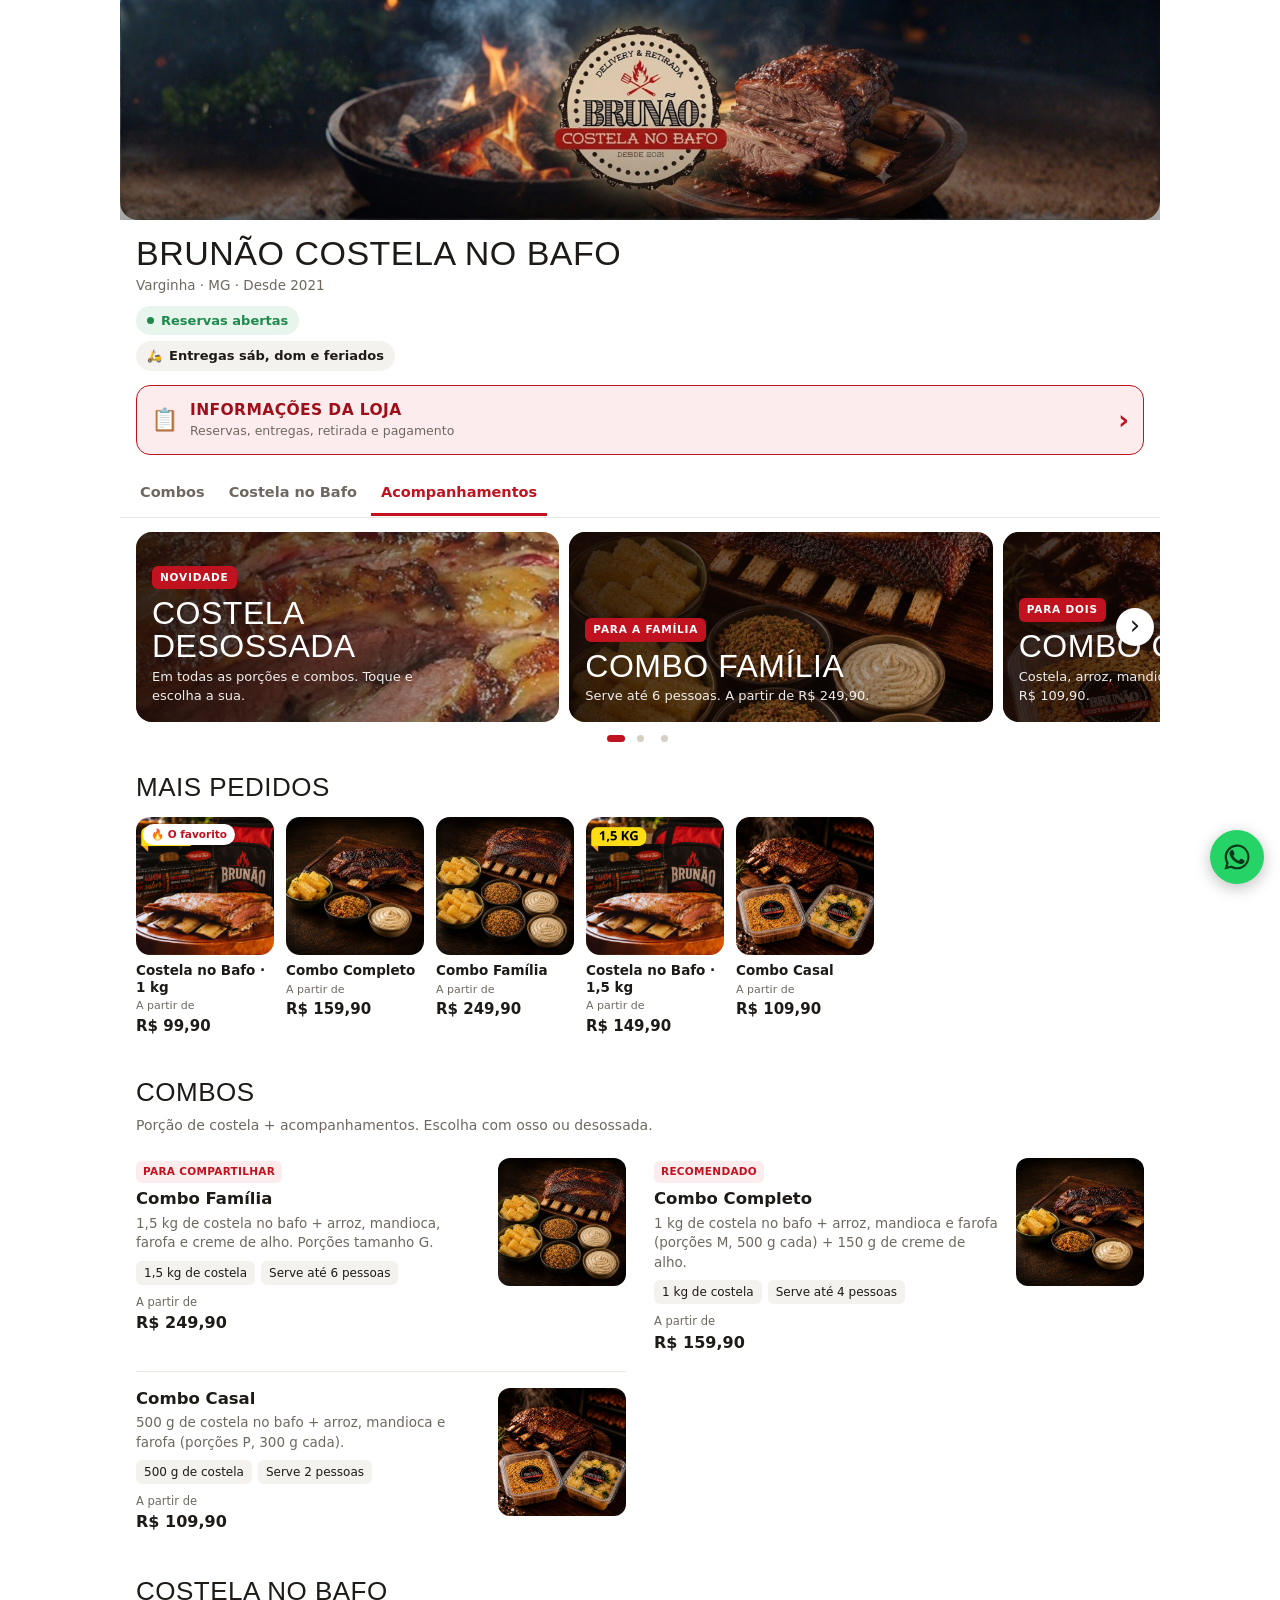
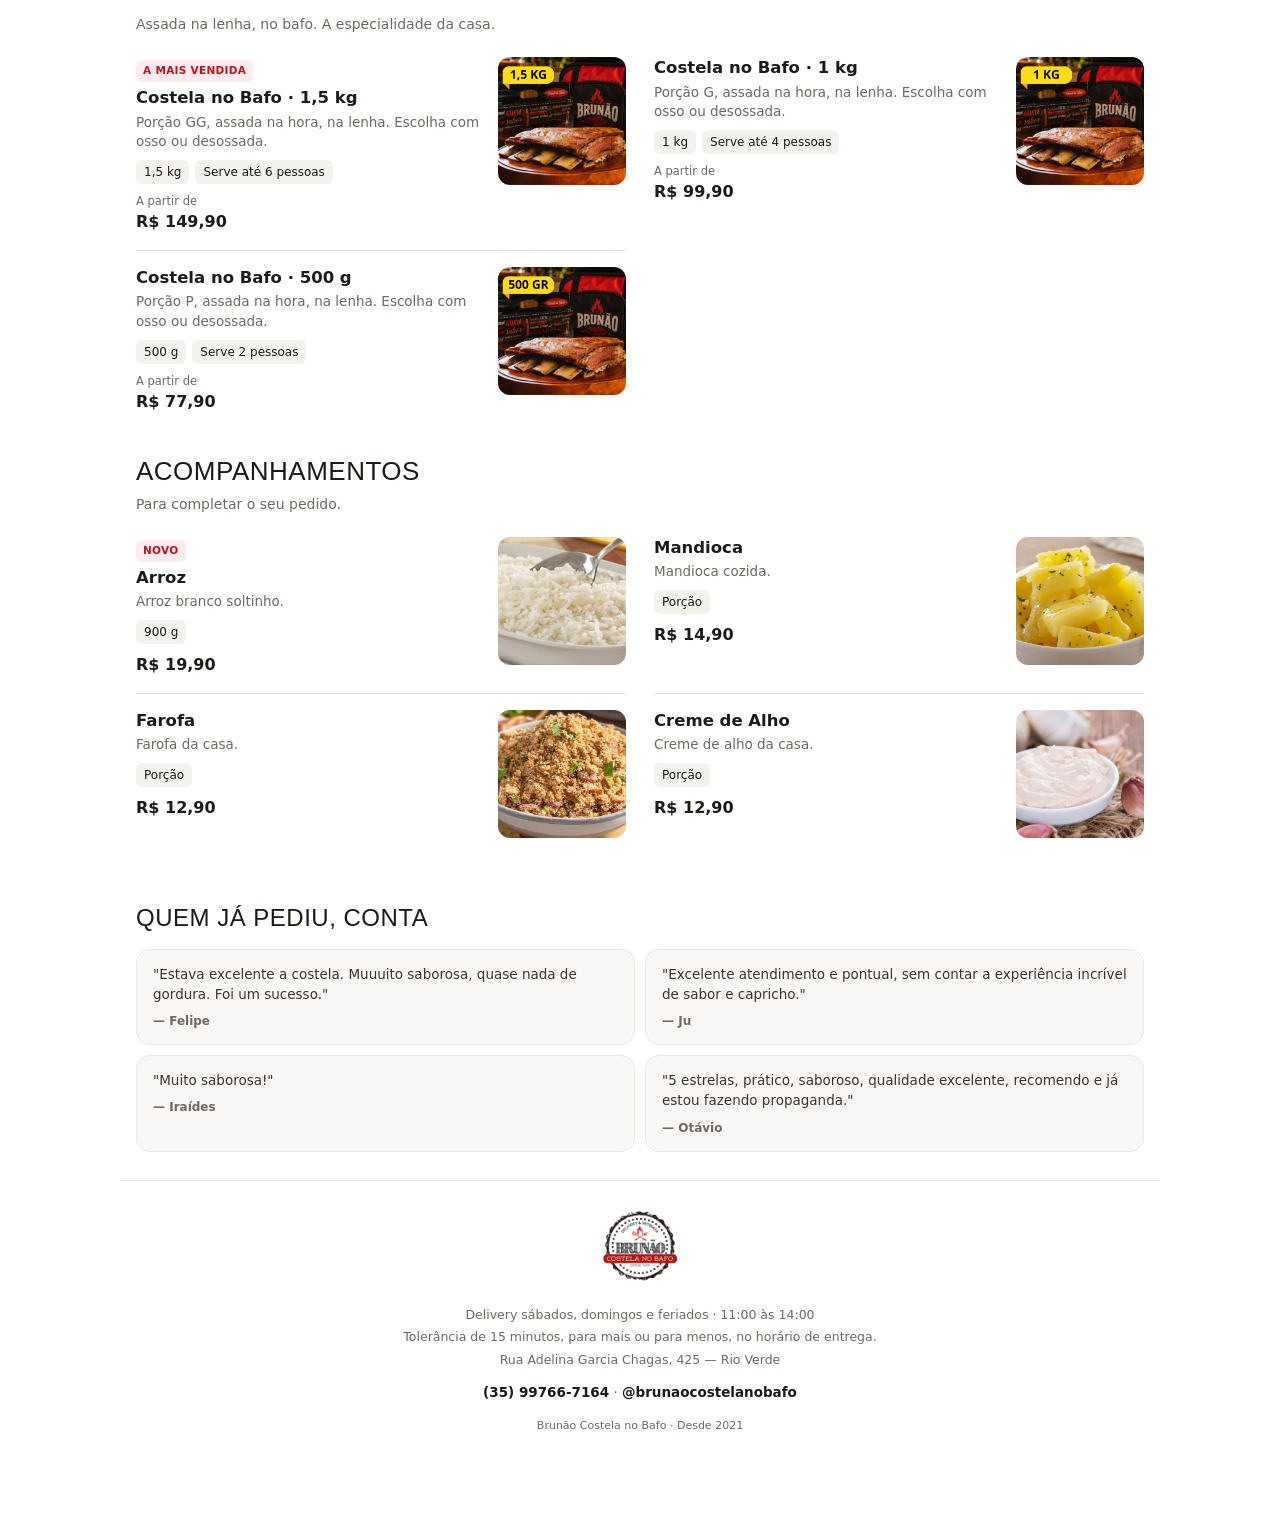
==== index.html @ 8dedb0d4 "feat: topo mais simples e "Informações da loja" em destaque com regras de reserva, entrega, retirada" ====
<!DOCTYPE html>
<html lang="pt-BR">
<head>
  <meta charset="UTF-8">
  <meta name="viewport" content="width=device-width, initial-scale=1.0">
  <meta name="description" content="Costela no bafo assada na lenha, com osso ou desossada. Delivery em Varginha aos sábados, domingos e feriados. Reservas a semana toda.">
  <meta name="theme-color" content="#ffffff">
  <title>Brunão Costela no Bafo — Cardápio</title>
  <link rel="icon" href="data:image/svg+xml,<svg xmlns='http://www.w3.org/2000/svg' viewBox='0 0 100 100'><text y='.9em' font-size='90'>🔥</text></svg>">
  <link rel="stylesheet" href="css/styles.css">

  <!-- Meta Pixel -->
  <script>
    !function(f,b,e,v,n,t,s)
    {if(f.fbq)return;n=f.fbq=function(){n.callMethod?
    n.callMethod.apply(n,arguments):n.queue.push(arguments)};
    if(!f._fbq)f._fbq=n;n.push=n;n.loaded=!0;n.version='2.0';
    n.queue=[];t=b.createElement(e);t.async=!0;
    t.src=v;s=b.getElementsByTagName(e)[0];
    s.parentNode.insertBefore(t,s)}(window, document,'script',
    'https://connect.facebook.net/en_US/fbevents.js');
    fbq('init', '4433696376853064');
    fbq('track', 'PageView');
  </script>
  <noscript><img height="1" width="1" style="display:none"
    src="https://www.facebook.com/tr?id=4433696376853064&ev=PageView&noscript=1"
  /></noscript>
  <!-- Fim Meta Pixel -->
</head>
<body>

  <div class="pagina">
    <header class="loja">
      <div class="loja__capa" role="img" aria-label="Costela no bafo ao lado do fogo de lenha, com a logo do Brunão"></div>
      <div class="loja__conteudo">
        <h1 class="loja__nome" id="loja-nome"></h1>
        <p class="loja__local" id="loja-local"></p>
        <div class="loja__tags">
          <p class="loja__status" id="status-loja"></p>
          <p class="loja__tag" id="tag-entregas"></p>
        </div>
        <button type="button" class="loja__info" id="abrir-info-loja">
          <span class="loja__info-icone" aria-hidden="true">📋</span>
          <span class="loja__info-texto">
            <strong>Informações da loja</strong>
            <small>Reservas, entregas, retirada e pagamento</small>
          </span>
          <span class="loja__info-ver" aria-hidden="true">›</span>
        </button>
      </div>
    </header>

    <nav class="categorias" id="nav-categorias" aria-label="Categorias do cardápio"></nav>

    <div class="avisos" id="avisos"></div>

    <div class="carrossel" id="carrossel">
      <div class="banners" id="banners" aria-label="Destaques"></div>
      <button type="button" class="carrossel__seta carrossel__seta--ant" id="banner-anterior" aria-label="Banner anterior">‹</button>
      <button type="button" class="carrossel__seta carrossel__seta--prox" id="banner-proximo" aria-label="Próximo banner">›</button>
    </div>
    <div class="banners__pontos" id="banners-pontos"></div>

    <section class="mais-pedidos" id="bloco-mais-pedidos" aria-label="Mais pedidos">
      <h2 class="categoria__titulo">Mais pedidos</h2>
      <div class="vitrine" id="vitrine"></div>
    </section>

    <main id="cardapio" class="cardapio">
      <p class="carregando">Preparando o cardápio…</p>
    </main>

  <section class="depoimentos" aria-label="Depoimentos de clientes">
    <h2 class="depoimentos__titulo">Quem já pediu, conta</h2>
    <div class="depoimentos__lista">
      <blockquote class="depoimento">
        <p class="depoimento__texto">"Estava excelente a costela. Muuuito saborosa, quase nada de gordura. Foi um sucesso."</p>
        <footer class="depoimento__autor">Felipe</footer>
      </blockquote>
      <blockquote class="depoimento">
        <p class="depoimento__texto">"Excelente atendimento e pontual, sem contar a experiência incrível de sabor e capricho."</p>
        <footer class="depoimento__autor">Ju</footer>
      </blockquote>
      <blockquote class="depoimento">
        <p class="depoimento__texto">"Muito saborosa!"</p>
        <footer class="depoimento__autor">Iraídes</footer>
      </blockquote>
      <blockquote class="depoimento">
        <p class="depoimento__texto">"5 estrelas, prático, saboroso, qualidade excelente, recomendo e já estou fazendo propaganda."</p>
        <footer class="depoimento__autor">Otávio</footer>
      </blockquote>
    </div>
  </section>

  <footer class="rodape">
    <img class="rodape__selo" src="assets/logo-oficial.png" alt="" width="84" height="84" loading="lazy">
    <p class="rodape__info" id="rodape-horarios"></p>
    <p class="rodape__info">Tolerância de 15 minutos, para mais ou para menos, no horário de entrega.</p>
    <p class="rodape__info" id="rodape-endereco" hidden></p>
    <p class="rodape__links">
      <a id="rodape-whatsapp" target="_blank" rel="noopener"></a>
      <span aria-hidden="true">·</span>
      <a id="rodape-instagram" target="_blank" rel="noopener"></a>
    </p>
    <p class="rodape__credito">Brunão Costela no Bafo · <span id="loja-desde"></span></p>
  </footer>
  </div>

  <!-- Folha que sobe de baixo: escolha do produto e informações da loja -->
  <div class="folha" id="folha" hidden>
    <div class="folha__caixa" id="folha-caixa" role="dialog" aria-modal="true" aria-label="Detalhes"></div>
  </div>

  <!-- Fala com a loja. Some quando o modal do pedido está aberto. -->
  <a class="zap-flutuante" id="zap-flutuante" target="_blank" rel="noopener"
     aria-label="Tirar uma dúvida no WhatsApp">
    <svg viewBox="0 0 24 24" aria-hidden="true" focusable="false">
      <path fill="currentColor" d="M17.47 14.38c-.3-.15-1.76-.87-2.03-.97-.27-.1-.47-.15-.67.15-.2.3-.77.97-.94 1.17-.17.2-.35.22-.65.07-.3-.15-1.26-.46-2.4-1.48-.89-.79-1.49-1.76-1.66-2.06-.17-.3-.02-.46.13-.61.14-.13.3-.35.45-.52.15-.17.2-.3.3-.5.1-.2.05-.37-.03-.52-.07-.15-.67-1.61-.92-2.21-.24-.58-.49-.5-.67-.51h-.57c-.2 0-.52.07-.79.37s-1.04 1.02-1.04 2.48 1.07 2.88 1.22 3.08c.15.2 2.1 3.2 5.08 4.49.71.3 1.26.49 1.69.63.71.22 1.36.19 1.87.12.57-.09 1.76-.72 2-1.41.25-.7.25-1.29.17-1.42-.07-.13-.27-.2-.57-.35z"/>
      <path fill="currentColor" d="M12.04 2C6.58 2 2.13 6.45 2.13 11.91c0 1.75.46 3.45 1.32 4.95L2 22l5.25-1.38c1.45.79 3.08 1.21 4.79 1.21h.01c5.46 0 9.91-4.45 9.91-9.91 0-2.65-1.03-5.14-2.9-7.01A9.82 9.82 0 0 0 12.04 2m0 1.67c2.2 0 4.27.86 5.82 2.42a8.19 8.19 0 0 1 2.42 5.82c0 4.54-3.7 8.24-8.25 8.24-1.45 0-2.87-.39-4.11-1.12l-.29-.18-3.06.8.82-3-.19-.31a8.2 8.2 0 0 1-1.26-4.39c0-4.54 3.7-8.24 8.25-8.24"/>
    </svg>
  </a>

  <!-- Barra flutuante do carrinho -->
  <button class="barra-carrinho" id="barra-carrinho" hidden>
    <span class="barra-carrinho__qtd" id="carrinho-qtd">0</span>
    <span class="barra-carrinho__label">Ver meu pedido</span>
    <span class="barra-carrinho__total" id="carrinho-total">R$ 0,00</span>
  </button>

  <!-- Modal do pedido -->
  <div class="modal" id="modal-pedido" hidden>
    <div class="modal__fundo" data-fechar-modal></div>
    <div class="modal__caixa" role="dialog" aria-modal="true" aria-labelledby="modal-titulo">
      <header class="modal__topo">
        <h2 id="modal-titulo">Seu pedido</h2>
        <button class="modal__fechar" data-fechar-modal aria-label="Fechar">&times;</button>
      </header>

      <div class="modal__corpo">
        <ul class="lista-pedido" id="lista-pedido"></ul>

        <form class="form-pedido" id="form-pedido" novalidate>
          <label class="campo">
            <span class="campo__label">Seu nome</span>
            <input type="text" name="nome" required autocomplete="name" placeholder="Como te chamamos?">
          </label>

          <label class="campo">
            <span class="campo__label">Seu WhatsApp</span>
            <input type="tel" name="telefone" required autocomplete="tel" inputmode="tel"
                   placeholder="(35) 9xxxx-xxxx">
          </label>

          <fieldset class="campo campo--opcoes">
            <legend class="campo__label">Como quer receber?</legend>
            <label class="opcao">
              <input type="radio" name="entrega" value="entrega" checked>
              <span>Entrega</span>
            </label>
            <label class="opcao">
              <input type="radio" name="entrega" value="retirada">
              <span>Retirar no local</span>
            </label>
          </fieldset>

          <label class="campo">
            <span class="campo__label" id="label-data">Data da entrega</span>
            <select name="data" id="select-data"></select>
          </label>

          <div class="campo" id="campo-endereco">
            <label class="campo">
              <span class="campo__label">Rua</span>
              <input type="text" name="rua" autocomplete="address-line1" placeholder="Nome da rua">
            </label>
            <div class="campo-linha">
              <label class="campo">
                <span class="campo__label">Número</span>
                <input type="text" name="numero" inputmode="numeric" placeholder="Nº">
              </label>
              <label class="campo">
                <span class="campo__label">Bairro</span>
                <input type="text" name="bairro" autocomplete="address-level2" placeholder="Bairro">
              </label>
            </div>
            <label class="campo">
              <span class="campo__label">Ponto de referência (opcional)</span>
              <input type="text" name="referencia" placeholder="Ex.: perto do mercado, casa do portão azul">
            </label>
          </div>

          <div class="campo" id="campo-agendar" hidden>
            <label class="agendar">
              <input type="checkbox" name="agendar" id="check-agendar">
              <span class="agendar__texto">
                <strong>Quero agendar um horário</strong>
                <small id="agendar-descricao"></small>
              </span>
            </label>
            <label class="campo campo--hora" id="campo-hora" hidden>
              <span class="campo__label">Horário desejado</span>
              <select name="hora" id="select-hora"></select>
            </label>
          </div>

          <label class="campo" id="campo-pagamento">
            <span class="campo__label">Pagamento</span>
            <select name="pagamento" id="select-pagamento"></select>
          </label>

          <label class="campo" id="campo-troco" hidden>
            <span class="campo__label">Precisa de troco para quanto?</span>
            <input type="text" name="troco" inputmode="numeric" placeholder="Ex.: 100 (deixe vazio se não precisa)">
          </label>

          <label class="campo">
            <span class="campo__label">Observações <span class="campo__opcional">(opcional)</span></span>
            <textarea name="observacoes" rows="2" placeholder="Capricha na farofa, sem creme de alho…"></textarea>
          </label>
        </form>

        <dl class="resumo" id="resumo-valores"></dl>
        <p class="erro-form" id="erro-form" hidden></p>
      </div>

      <footer class="modal__rodape">
        <button type="submit" form="form-pedido" class="botao-enviar" id="botao-enviar">
          Enviar pedido pelo WhatsApp
        </button>
        <p class="modal__aviso" id="modal-aviso">Você confere a mensagem no WhatsApp antes de enviar.</p>
      </footer>
    </div>
  </div>

  <script src="js/menu-data.js"></script>
  <script src="js/app.js"></script>
</body>
</html>
---- css/styles.css ----
/* Brunão Costela no Bafo — cardápio digital
   Layout claro, no estilo de cardápio de marketplace: capa com a loja,
   banners em carrossel, vitrine de mais pedidos e produtos em lista com
   descrição e foto. O vermelho da faixa "COSTELA NO BAFO" segue como cor
   de ação; o selo preto e creme continua sendo o logo. */

:root {
  --fundo: #ffffff;
  --entorno: #f4f2ef;
  --cartao: #faf8f6;
  --tinta: #1d1a17;
  --suave: #6f6860;
  --linha: #ebe7e2;
  --marca: #c1121f;
  --marca-escura: #9e0f19;
  --marca-clara: #fdecee;
  --ok: #1f8a4c;
  --ok-clara: #e7f5ec;
  --verde-zap: #25d366;

  /* Nomes antigos, ainda usados pela página de pagamento confirmado
     (css/pago.css). Apontam para a paleta clara. */
  --preto: var(--fundo);
  --preto-carta: var(--cartao);
  --borda: var(--linha);
  --vermelho: var(--marca);
  --vermelho-claro: var(--marca);
  --creme: #3a332c;
  --creme-forte: var(--tinta);
  --creme-suave: var(--suave);

  --raio: 14px;
  --sombra: 0 8px 24px rgba(29, 26, 23, 0.16);
  --largura: 760px;

  /* Condensadas e pesadas, no espírito das artes impressas. */
  --display: 'Haettenschweiler', 'Arial Narrow Bold', 'Oswald', Impact, sans-serif;
  --texto: system-ui, -apple-system, 'Segoe UI', Roboto, sans-serif;

  color-scheme: light;
}

* { box-sizing: border-box; }

/* O navegador esconde [hidden] com `display: none`, mas qualquer regra de
   autor com `display` vence essa regra e faz o elemento reaparecer. */
[hidden] { display: none !important; }

body {
  margin: 0;
  padding-bottom: 96px;
  background: var(--fundo);
  color: var(--tinta);
  font-family: var(--texto);
  line-height: 1.5;
  -webkit-font-smoothing: antialiased;
}

button, input, select, textarea { font: inherit; color: inherit; }

.pagina { max-width: var(--largura); margin: 0 auto; }

/* ---------- Capa da loja ---------- */

.loja__capa {
  height: 160px;
  background: #2a1810 url('../assets/capa-topo.jpg') center / cover no-repeat;
  position: relative;
}

.loja__capa::after {
  content: '';
  position: absolute;
  inset: 0;
  background: linear-gradient(180deg, rgba(0, 0, 0, 0) 45%, rgba(0, 0, 0, 0.35));
}

.loja__conteudo { padding: 16px 16px 14px; }

.loja__nome {
  margin: 0;
  font-family: var(--display);
  font-size: 28px;
  font-weight: 400;
  letter-spacing: 0.5px;
  text-transform: uppercase;
  line-height: 1.05;
}

.loja__local { margin: 3px 0 0; font-size: 13.5px; color: var(--suave); }

/* Duas tags, uma embaixo da outra: a verde diz que dá para pedir agora,
   a neutra diz quando a rota sai. */
.loja__tags { display: flex; flex-direction: column; align-items: flex-start; gap: 6px; margin-top: 11px; }

.loja__status,
.loja__tag {
  display: inline-flex;
  align-items: center;
  gap: 7px;
  margin: 0;
  padding: 5px 11px;
  border-radius: 999px;
  font-size: 13px;
  font-weight: 700;
}

.loja__status { color: var(--ok); background: var(--ok-clara); }
.loja__status::before { content: ''; width: 7px; height: 7px; border-radius: 50%; background: currentColor; }
.loja__tag { color: var(--tinta); background: var(--entorno); }
.loja__tag::before { content: '🛵'; font-size: 12px; }

/* "Informações da loja" em destaque: é onde estão as regras de reserva,
   retirada e pagamento que evitam dúvida no WhatsApp. */
.loja__info {
  display: flex;
  align-items: center;
  gap: 12px;
  width: 100%;
  margin-top: 14px;
  padding: 13px 14px;
  border: 1.5px solid var(--marca);
  border-radius: 14px;
  background: var(--marca-clara);
  text-align: left;
  cursor: pointer;
  transition: background 0.15s;
}

.loja__info:hover { background: #fbdde0; }
.loja__info-icone { font-size: 22px; line-height: 1; flex-shrink: 0; }
.loja__info-texto { flex: 1; min-width: 0; }
.loja__info-texto strong { display: block; font-size: 15.5px; color: var(--marca-escura); text-transform: uppercase; letter-spacing: 0.4px; }
.loja__info-texto small { display: block; font-size: 12.5px; color: var(--suave); }
.loja__info-ver { color: var(--marca); font-size: 26px; font-weight: 700; line-height: 1; }

/* ---------- Navegação de categorias ---------- */

.categorias {
  position: sticky;
  top: 0;
  z-index: 20;
  display: flex;
  gap: 4px;
  overflow-x: auto;
  padding: 0 10px;
  background: var(--fundo);
  border-bottom: 1px solid var(--linha);
  scrollbar-width: none;
}

.categorias::-webkit-scrollbar { display: none; }

.categorias__link {
  flex-shrink: 0;
  padding: 13px 10px 10px;
  border-bottom: 3px solid transparent;
  color: var(--suave);
  font-size: 14.5px;
  font-weight: 700;
  text-decoration: none;
}

.categorias__link:hover { color: var(--tinta); }
.categorias__link--ativa { color: var(--marca); border-color: var(--marca); }

/* ---------- Avisos (cardápio fechado à mão) ---------- */

.avisos { display: grid; gap: 8px; padding: 12px 16px 0; }
.avisos:empty { display: none; }

.aviso {
  display: flex;
  gap: 10px;
  padding: 12px 14px;
  border-radius: var(--raio);
  font-size: 13.5px;
  background: var(--marca-clara);
  border: 1px solid var(--marca);
}

.aviso__icone { flex-shrink: 0; }
.aviso--loja-fechada strong { color: var(--marca); }

/* Cardápio fechado manualmente: some com quem levaria a pedir. */
.loja-fechada .barra-carrinho,
.loja-fechada .folha__acao { display: none !important; }
.loja-fechada .item, .loja-fechada .mini, .loja-fechada .banner { pointer-events: none; }

/* ---------- Banners ---------- */

.banners {
  display: flex;
  gap: 10px;
  overflow-x: auto;
  scroll-snap-type: x mandatory;
  /* Sem isto o encaixe alinha o banner na borda e ignora a margem,
     e o primeiro já começa "rolado". */
  scroll-padding-inline: 16px;
  padding: 14px 16px 2px;
  scrollbar-width: none;
}

.banners::-webkit-scrollbar { display: none; }

.banner {
  flex: 0 0 86%;
  max-width: 520px;
  min-height: 156px;
  scroll-snap-align: start;
  position: relative;
  overflow: hidden;
  display: flex;
  flex-direction: column;
  justify-content: flex-end;
  padding: 16px;
  border: 0;
  border-radius: 16px;
  background: #2a1810 center / cover no-repeat;
  color: #fff;
  text-align: left;
  cursor: pointer;
}

.banner::before {
  content: '';
  position: absolute;
  inset: 0;
  background: linear-gradient(90deg, rgba(20, 8, 4, 0.86) 0%, rgba(20, 8, 4, 0.45) 62%, rgba(20, 8, 4, 0.08) 100%);
}

.banner > span { position: relative; }

.banner__tag {
  align-self: flex-start;
  margin-bottom: 8px;
  padding: 4px 8px;
  border-radius: 6px;
  background: var(--marca);
  font-size: 10.5px;
  font-weight: 800;
  letter-spacing: 0.8px;
  text-transform: uppercase;
}

.banner__titulo {
  max-width: 78%;
  font-family: var(--display);
  font-size: 27px;
  line-height: 1.02;
  letter-spacing: 0.5px;
  text-transform: uppercase;
}

.banner__texto { max-width: 78%; margin-top: 4px; font-size: 13px; opacity: 0.92; }

.carrossel { position: relative; }

.carrossel__seta {
  position: absolute;
  top: calc(50% + 6px);
  transform: translateY(-50%);
  z-index: 2;
  display: grid;
  place-items: center;
  width: 38px;
  height: 38px;
  padding: 0 0 3px;
  border: 0;
  border-radius: 50%;
  background: var(--fundo);
  color: var(--tinta);
  box-shadow: 0 2px 10px rgba(0, 0, 0, 0.25);
  font-size: 26px;
  line-height: 1;
  cursor: pointer;
  transition: opacity 0.2s, transform 0.15s;
}

.carrossel__seta--ant { left: 6px; }
.carrossel__seta--prox { right: 6px; }
.carrossel__seta:hover { color: var(--marca); }
.carrossel__seta:disabled { opacity: 0; pointer-events: none; }

/* Pontos clicáveis: a área de toque é maior que o ponto desenhado. */
.banners__pontos { display: flex; justify-content: center; gap: 2px; padding: 4px 0 0; }

.banners__pontos button {
  width: 22px;
  height: 22px;
  padding: 0;
  border: 0;
  background: none;
  cursor: pointer;
  display: grid;
  place-items: center;
}

.banners__pontos button::before {
  content: '';
  width: 7px;
  height: 7px;
  border-radius: 4px;
  background: #d6cfc6;
  transition: width 0.2s, background 0.2s;
}

.banners__pontos button.ativo::before { width: 18px; background: var(--marca); }

/* ---------- Mais pedidos ---------- */

.mais-pedidos { padding: 18px 0 4px; }
.mais-pedidos .categoria__titulo { padding: 0 16px; margin-bottom: 10px; }

.vitrine { display: flex; gap: 12px; overflow-x: auto; padding: 0 16px 6px; scrollbar-width: none; }
.vitrine::-webkit-scrollbar { display: none; }

.mini {
  flex: 0 0 138px;
  display: flex;
  flex-direction: column;
  padding: 0;
  border: 0;
  background: none;
  text-align: left;
  cursor: pointer;
}

.mini__foto {
  position: relative;
  width: 138px;
  height: 138px;
  border-radius: 14px;
  background: var(--entorno) center / cover no-repeat;
}

.mini__selo {
  position: absolute;
  top: 7px;
  left: 7px;
  padding: 3px 8px;
  border-radius: 999px;
  background: var(--fundo);
  color: var(--marca);
  font-size: 10.5px;
  font-weight: 800;
}

.mini__nome { margin-top: 7px; font-size: 13.5px; font-weight: 600; line-height: 1.25; }
.mini__de { margin-top: 3px; font-size: 11px; color: var(--suave); }
.mini__preco { font-size: 15px; font-weight: 800; }

.sem-foto { display: grid; place-items: center; font-size: 34px; background: var(--entorno); }

/* ---------- Cardápio ---------- */

.cardapio { padding: 4px 16px 24px; }

.carregando { text-align: center; color: var(--suave); padding: 48px 0; }

.categoria { padding-top: 22px; scroll-margin-top: 50px; }

.categoria__titulo {
  margin: 0 0 3px;
  font-family: var(--display);
  font-size: 26px;
  font-weight: 400;
  letter-spacing: 0.5px;
  text-transform: uppercase;
}

.categoria__descricao { margin: 0 0 6px; font-size: 14px; color: var(--suave); }

.itens { display: grid; }

.item {
  display: grid;
  grid-template-columns: minmax(0, 1fr) 112px;
  gap: 14px;
  align-items: start;
  width: 100%;
  padding: 16px 0;
  border: 0;
  border-top: 1px solid var(--linha);
  background: none;
  text-align: left;
  cursor: pointer;
}

.itens .item:first-child { border-top: 0; }
.item:hover .item__nome { color: var(--marca); }
.item--esgotado { opacity: 0.5; cursor: default; }
.item--esgotado:hover .item__nome { color: inherit; }

.item__texto { min-width: 0; }

.item__selo {
  display: inline-block;
  margin-bottom: 5px;
  padding: 3px 7px;
  border-radius: 6px;
  background: var(--marca-clara);
  color: var(--marca);
  font-size: 10.5px;
  font-weight: 800;
  letter-spacing: 0.3px;
  text-transform: uppercase;
}

.item__nome { margin: 0; font-size: 16.5px; font-weight: 700; line-height: 1.3; transition: color 0.15s; }

.item__descricao {
  margin: 4px 0 0;
  font-size: 13.5px;
  color: var(--suave);
  line-height: 1.45;
  display: -webkit-box;
  -webkit-line-clamp: 3;
  -webkit-box-orient: vertical;
  overflow: hidden;
}

.item__tags { display: flex; flex-wrap: wrap; gap: 6px; margin-top: 8px; }
.item__tags span { padding: 3px 8px; border-radius: 6px; background: var(--entorno); font-size: 12px; }

.item__preco { margin-top: 9px; font-size: 16px; font-weight: 800; font-variant-numeric: tabular-nums; }
.item__de { display: block; font-size: 11.5px; font-weight: 500; color: var(--suave); }
.item__esgotado-txt { margin-top: 9px; font-size: 13px; font-weight: 700; color: var(--suave); }

.item__foto {
  width: 112px;
  height: 112px;
  border-radius: 12px;
  overflow: hidden;
  background: var(--entorno);
}

.item__foto img { width: 100%; height: 100%; object-fit: cover; display: block; }

/* ---------- Folha do produto e da loja ---------- */

.folha {
  position: fixed;
  inset: 0;
  z-index: 45;
  display: flex;
  align-items: flex-end;
  justify-content: center;
  background: rgba(20, 16, 12, 0.5);
}

.folha__caixa {
  position: relative;
  width: 100%;
  max-width: 520px;
  max-height: 90vh;
  overflow-y: auto;
  padding-bottom: calc(18px + env(safe-area-inset-bottom, 0px));
  border-radius: 20px 20px 0 0;
  background: var(--fundo);
  animation: sobe-modal 0.22s ease-out;
}

.folha__foto { position: relative; height: 230px; background: var(--entorno) center / cover no-repeat; }

.folha__fechar {
  position: absolute;
  top: 12px;
  right: 12px;
  width: 36px;
  height: 36px;
  border: 0;
  border-radius: 50%;
  background: var(--fundo);
  box-shadow: 0 1px 6px rgba(0, 0, 0, 0.18);
  font-size: 20px;
  line-height: 1;
  cursor: pointer;
}

.folha__corpo { padding: 16px 16px 0; }
.folha__corpo--info { position: relative; padding-top: 20px; }

.folha__nome {
  margin: 0 0 6px;
  font-family: var(--display);
  font-size: 26px;
  font-weight: 400;
  letter-spacing: 0.5px;
  text-transform: uppercase;
  line-height: 1.05;
}

.folha__corpo--info .folha__nome { padding-right: 44px; }
.folha__desc { margin: 0; font-size: 14px; color: var(--suave); line-height: 1.5; }

.opcoes { margin-top: 16px; border: 1px solid var(--linha); border-radius: 14px; overflow: hidden; }

.opcoes__cab {
  display: flex;
  justify-content: space-between;
  align-items: center;
  padding: 11px 13px;
  background: var(--entorno);
  font-size: 14px;
  font-weight: 700;
}

.opcoes__cab em {
  padding: 2px 8px;
  border-radius: 6px;
  background: var(--tinta);
  color: var(--fundo);
  font-size: 11px;
  font-style: normal;
}

.opcao-tipo {
  display: grid;
  grid-template-columns: minmax(0, 1fr) auto auto;
  gap: 10px;
  align-items: center;
  padding: 14px 13px;
  border-top: 1px solid var(--linha);
  font-size: 15px;
  cursor: pointer;
}

.opcao-tipo:has(input:checked) { background: var(--marca-clara); }
.opcao-tipo--esgotada { color: var(--suave); cursor: not-allowed; }
.opcao-tipo__preco { font-weight: 800; font-variant-numeric: tabular-nums; }
.opcao-tipo input { width: 20px; height: 20px; accent-color: var(--marca); }

.folha__acao { display: flex; gap: 10px; margin-top: 18px; }

.contador--grande { border: 1px solid var(--linha); border-radius: 12px; padding: 0 4px; }
.contador--grande .contador__botao { width: 38px; height: 48px; border: 0; background: none; color: var(--marca); font-size: 22px; }

.folha__adicionar {
  flex: 1;
  display: flex;
  justify-content: space-between;
  align-items: center;
  padding: 0 16px;
  border: 0;
  border-radius: 12px;
  background: var(--marca);
  color: #fff;
  font-size: 15.5px;
  font-weight: 800;
  cursor: pointer;
}

.folha__adicionar:hover { background: var(--marca-escura); }

.info { display: grid; grid-template-columns: 24px minmax(0, 1fr); gap: 10px; padding: 14px 0; border-top: 1px solid var(--linha); font-size: 14px; }
.info > div { display: grid; gap: 6px; }
.info__icone { font-size: 18px; line-height: 1.3; }
.info__destaque { color: var(--tinta) !important; font-weight: 600; }
.info__contatos { display: grid; grid-template-columns: 1fr 1fr; gap: 10px; padding-top: 14px; border-top: 1px solid var(--linha); }
.info__contato { display: flex; flex-direction: column; gap: 2px; padding: 12px; border: 1px solid var(--linha); border-radius: 12px; color: var(--tinta); font-weight: 700; text-decoration: none; }
.info__contato small { font-weight: 500; color: var(--marca); }
.info__contato:hover { border-color: var(--marca); }
.info:first-of-type { border-top: 0; }
.info b { display: block; font-size: 15px; }
.info p { margin: 0; color: var(--suave); line-height: 1.45; }
.info a { color: var(--marca); font-weight: 700; text-decoration: none; }

.horarios { width: 100%; border-collapse: collapse; font-size: 13.5px; }
.horarios td { padding: 3px 0; color: var(--suave); }
.horarios td:last-child { text-align: right; color: var(--tinta); font-variant-numeric: tabular-nums; }

/* ---------- Depoimentos e rodapé ---------- */

.depoimentos { padding: 22px 16px 0; }

.depoimentos__titulo {
  margin: 0 0 13px;
  font-family: var(--display);
  font-size: 24px;
  font-weight: 400;
  letter-spacing: 0.5px;
  text-transform: uppercase;
}

.depoimentos__lista { display: grid; gap: 10px; grid-template-columns: 1fr; }

.depoimento { margin: 0; padding: 14px 16px; border-radius: var(--raio); background: var(--cartao); border: 1px solid var(--linha); }
.depoimento__texto { margin: 0 0 8px; font-size: 13.5px; line-height: 1.5; color: var(--creme); }
.depoimento__autor { font-size: 12px; font-weight: 700; color: var(--suave); }
.depoimento__autor::before { content: '— '; }

.rodape { margin-top: 28px; padding: 28px 16px 8px; border-top: 1px solid var(--linha); text-align: center; }
.rodape__selo { width: 74px; height: 74px; margin-bottom: 12px; }
.rodape__info { margin: 4px 0; font-size: 12.5px; color: var(--suave); }
.rodape__links { margin: 12px 0 0; font-size: 13.5px; color: var(--suave); }
.rodape__links a { color: var(--tinta); font-weight: 700; text-decoration: none; }
.rodape__links a:hover { color: var(--marca); }
.rodape__credito { margin: 16px 0 0; font-size: 11px; color: var(--suave); }

/* ---------- Botão flutuante do WhatsApp ---------- */

.zap-flutuante {
  position: fixed;
  right: 16px;
  bottom: 16px;
  z-index: 25;
  display: grid;
  place-items: center;
  width: 54px;
  height: 54px;
  border-radius: 50%;
  background: var(--verde-zap);
  color: #06381a;
  box-shadow: 0 4px 16px rgba(0, 0, 0, 0.25);
  transition: transform 0.15s, bottom 0.2s;
}

.zap-flutuante svg { width: 30px; height: 30px; }
.zap-flutuante:hover { transform: scale(1.06); }

/* Marcado no body pelo JavaScript (`:has()` não recalcula quando o
   atributo hidden muda). */
body.tem-carrinho .zap-flutuante { bottom: 82px; }
body.pedido-aberto .zap-flutuante { display: none; }

/* ---------- Barra do carrinho ---------- */

.barra-carrinho {
  position: fixed;
  left: 50%;
  bottom: 16px;
  transform: translateX(-50%);
  z-index: 30;
  width: calc(100% - 32px);
  max-width: 520px;
  display: flex;
  align-items: center;
  gap: 12px;
  padding: 15px 18px;
  border: none;
  border-radius: var(--raio);
  background: var(--marca);
  color: #fff;
  font-weight: 700;
  font-size: 15px;
  box-shadow: var(--sombra);
  cursor: pointer;
  animation: sobe 0.22s ease-out;
}

@keyframes sobe {
  from { opacity: 0; transform: translate(-50%, 16px); }
  to { opacity: 1; transform: translate(-50%, 0); }
}

.barra-carrinho:hover { background: var(--marca-escura); }

.barra-carrinho__qtd {
  display: grid;
  place-items: center;
  min-width: 25px;
  height: 25px;
  padding: 0 6px;
  border-radius: 999px;
  background: rgba(0, 0, 0, 0.22);
  font-size: 13px;
}

.barra-carrinho__label { flex: 1; text-align: left; }

/* ---------- Modal do pedido ---------- */

.modal { position: fixed; inset: 0; z-index: 40; display: flex; align-items: flex-end; }
.modal__fundo { position: absolute; inset: 0; background: rgba(20, 16, 12, 0.5); }

.modal__caixa {
  position: relative;
  width: 100%;
  max-width: 620px;
  margin: 0 auto;
  max-height: 92vh;
  display: flex;
  flex-direction: column;
  background: var(--fundo);
  border-radius: 18px 18px 0 0;
  animation: sobe-modal 0.24s ease-out;
}

@keyframes sobe-modal {
  from { transform: translateY(24px); opacity: 0; }
  to { transform: translateY(0); opacity: 1; }
}

.modal__topo {
  display: flex;
  align-items: center;
  justify-content: space-between;
  padding: 16px 18px 12px;
  border-bottom: 1px solid var(--linha);
}

.modal__topo h2 {
  margin: 0;
  font-family: var(--display);
  font-size: 24px;
  font-weight: 400;
  letter-spacing: 0.5px;
  text-transform: uppercase;
}

.modal__fechar {
  width: 36px;
  height: 36px;
  border: 1px solid var(--linha);
  border-radius: 50%;
  background: var(--fundo);
  font-size: 22px;
  line-height: 1;
  cursor: pointer;
}

.modal__corpo { flex: 1; overflow-y: auto; padding: 16px 18px; }

.modal__rodape {
  padding: 14px 18px calc(14px + env(safe-area-inset-bottom));
  border-top: 1px solid var(--linha);
  background: var(--fundo);
}

.modal__aviso { margin: 9px 0 0; text-align: center; font-size: 11.5px; color: var(--suave); }

/* ---------- Lista do pedido ---------- */

.lista-pedido { list-style: none; margin: 0 0 18px; padding: 0; display: grid; gap: 9px; }

.linha-pedido {
  display: flex;
  align-items: center;
  gap: 12px;
  padding: 11px 13px;
  border-radius: 12px;
  background: var(--cartao);
  border: 1px solid var(--linha);
}

.linha-pedido__texto { flex: 1; min-width: 0; }
.linha-pedido__nome { font-size: 14px; font-weight: 700; }
.linha-pedido__preco { font-size: 12px; color: var(--suave); }

.contador { display: flex; align-items: center; gap: 4px; flex-shrink: 0; }

.contador__botao {
  width: 32px;
  height: 32px;
  border: 1px solid var(--linha);
  border-radius: 50%;
  background: var(--fundo);
  color: var(--marca);
  font-size: 18px;
  line-height: 1;
  cursor: pointer;
}

.contador__botao:hover { border-color: var(--marca); }
.contador__valor { min-width: 24px; text-align: center; font-weight: 800; font-size: 14px; }

.pedido-vazio { text-align: center; color: var(--suave); padding: 28px 0; }

/* ---------- Formulário ---------- */

.form-pedido { display: grid; gap: 14px; margin-bottom: 18px; }

.campo { display: block; border: none; padding: 0; margin: 0; }

.campo__label {
  display: block;
  margin-bottom: 6px;
  font-size: 11.5px;
  font-weight: 800;
  color: var(--suave);
  text-transform: uppercase;
  letter-spacing: 0.8px;
}

.campo__opcional { text-transform: none; font-weight: 400; letter-spacing: 0; }

.campo input[type='text'],
.campo input[type='tel'],
.campo select,
.campo textarea {
  width: 100%;
  padding: 12px 13px;
  border-radius: 10px;
  border: 1px solid var(--linha);
  background: var(--fundo);
  font-size: 15px;
  resize: vertical;
}

.campo input:focus,
.campo select:focus,
.campo textarea:focus { outline: none; border-color: var(--marca); box-shadow: 0 0 0 3px var(--marca-clara); }

.campo input::placeholder, .campo textarea::placeholder { color: #a39b91; }

.campo--opcoes { display: flex; gap: 9px; flex-wrap: wrap; }
.campo--opcoes .campo__label { width: 100%; margin-bottom: 0; }

#campo-endereco { display: grid; gap: 10px; }
.campo-linha { display: flex; gap: 10px; }
.campo-linha .campo { flex: 1; min-width: 0; }

.opcao {
  flex: 1;
  min-width: 130px;
  display: flex;
  align-items: center;
  justify-content: center;
  gap: 8px;
  padding: 12px;
  border-radius: 10px;
  border: 1px solid var(--linha);
  background: var(--fundo);
  font-size: 14px;
  font-weight: 700;
  cursor: pointer;
}

.opcao:has(input:checked) { border-color: var(--marca); background: var(--marca-clara); }
.opcao input { accent-color: var(--marca); width: 17px; height: 17px; }

/* ---------- Agendamento de horário (desligado hoje) ---------- */

.agendar {
  display: flex;
  align-items: flex-start;
  gap: 10px;
  padding: 12px 13px;
  border-radius: 10px;
  border: 1px solid var(--linha);
  cursor: pointer;
}

.agendar:has(input:checked) { border-color: var(--marca); background: var(--marca-clara); }
.agendar input { width: 18px; height: 18px; margin-top: 1px; accent-color: var(--marca); flex-shrink: 0; }
.agendar__texto { display: block; }
.agendar__texto strong { display: block; font-size: 14px; }
.agendar__texto small { display: block; margin-top: 3px; font-size: 12px; color: var(--suave); line-height: 1.45; }

.campo--hora { margin-top: 10px; }

/* ---------- Resumo ---------- */

.resumo {
  margin: 0;
  padding: 14px 15px;
  border-radius: 12px;
  background: var(--cartao);
  border: 1px solid var(--linha);
  display: grid;
  grid-template-columns: 1fr auto;
  gap: 7px 12px;
  font-size: 14px;
}

.resumo dt { color: var(--suave); }
.resumo dd { margin: 0; text-align: right; font-variant-numeric: tabular-nums; }

.resumo__total { border-top: 1px solid var(--linha); padding-top: 10px; margin-top: 3px; }
.resumo dt.resumo__total { font-weight: 800; color: var(--tinta); font-size: 16px; }
.resumo dd.resumo__total { font-size: 19px; font-weight: 800; color: var(--marca); }

.erro-form {
  margin: 14px 0 0;
  padding: 11px 13px;
  border-radius: 10px;
  background: var(--marca-clara);
  border: 1px solid var(--marca);
  color: var(--marca-escura);
  font-size: 13.5px;
  font-weight: 600;
}

/* ---------- Botão de envio ---------- */

.botao-enviar {
  width: 100%;
  padding: 15px;
  border: none;
  border-radius: var(--raio);
  background: var(--marca);
  color: #fff;
  font-size: 16px;
  font-weight: 800;
  cursor: pointer;
}

.botao-enviar:hover { background: var(--marca-escura); }
.botao-enviar:disabled { opacity: 0.45; cursor: not-allowed; }

/* ---------- Acessibilidade e telas maiores ---------- */

:focus-visible { outline: 2px solid var(--marca); outline-offset: 2px; }

@media (prefers-reduced-motion: reduce) {
  *, *::before, *::after { animation: none !important; transition: none !important; }
}

@media (min-width: 640px) {
  .loja__capa { height: 220px; border-radius: 0 0 18px 18px; }
  .loja__nome { font-size: 34px; }
  .banner { flex-basis: 58%; min-height: 190px; }
  .banner__titulo { font-size: 32px; }
  .modal { align-items: center; }
  .modal__caixa { border-radius: 18px; max-height: 88vh; }
  .folha { align-items: center; }
  .folha__caixa { border-radius: 20px; }
  .depoimentos__lista { grid-template-columns: repeat(2, 1fr); }
}

/* Desktop: produtos em duas colunas, como nos cardápios de marketplace. */
@media (min-width: 900px) {
  :root { --largura: 1040px; }
  .itens { grid-template-columns: repeat(2, minmax(0, 1fr)); column-gap: 28px; }
  .itens .item:nth-child(2) { border-top: 0; }
  .item { grid-template-columns: minmax(0, 1fr) 128px; }
  .item__foto { width: 128px; height: 128px; }
  .banner { flex-basis: 42%; }
}
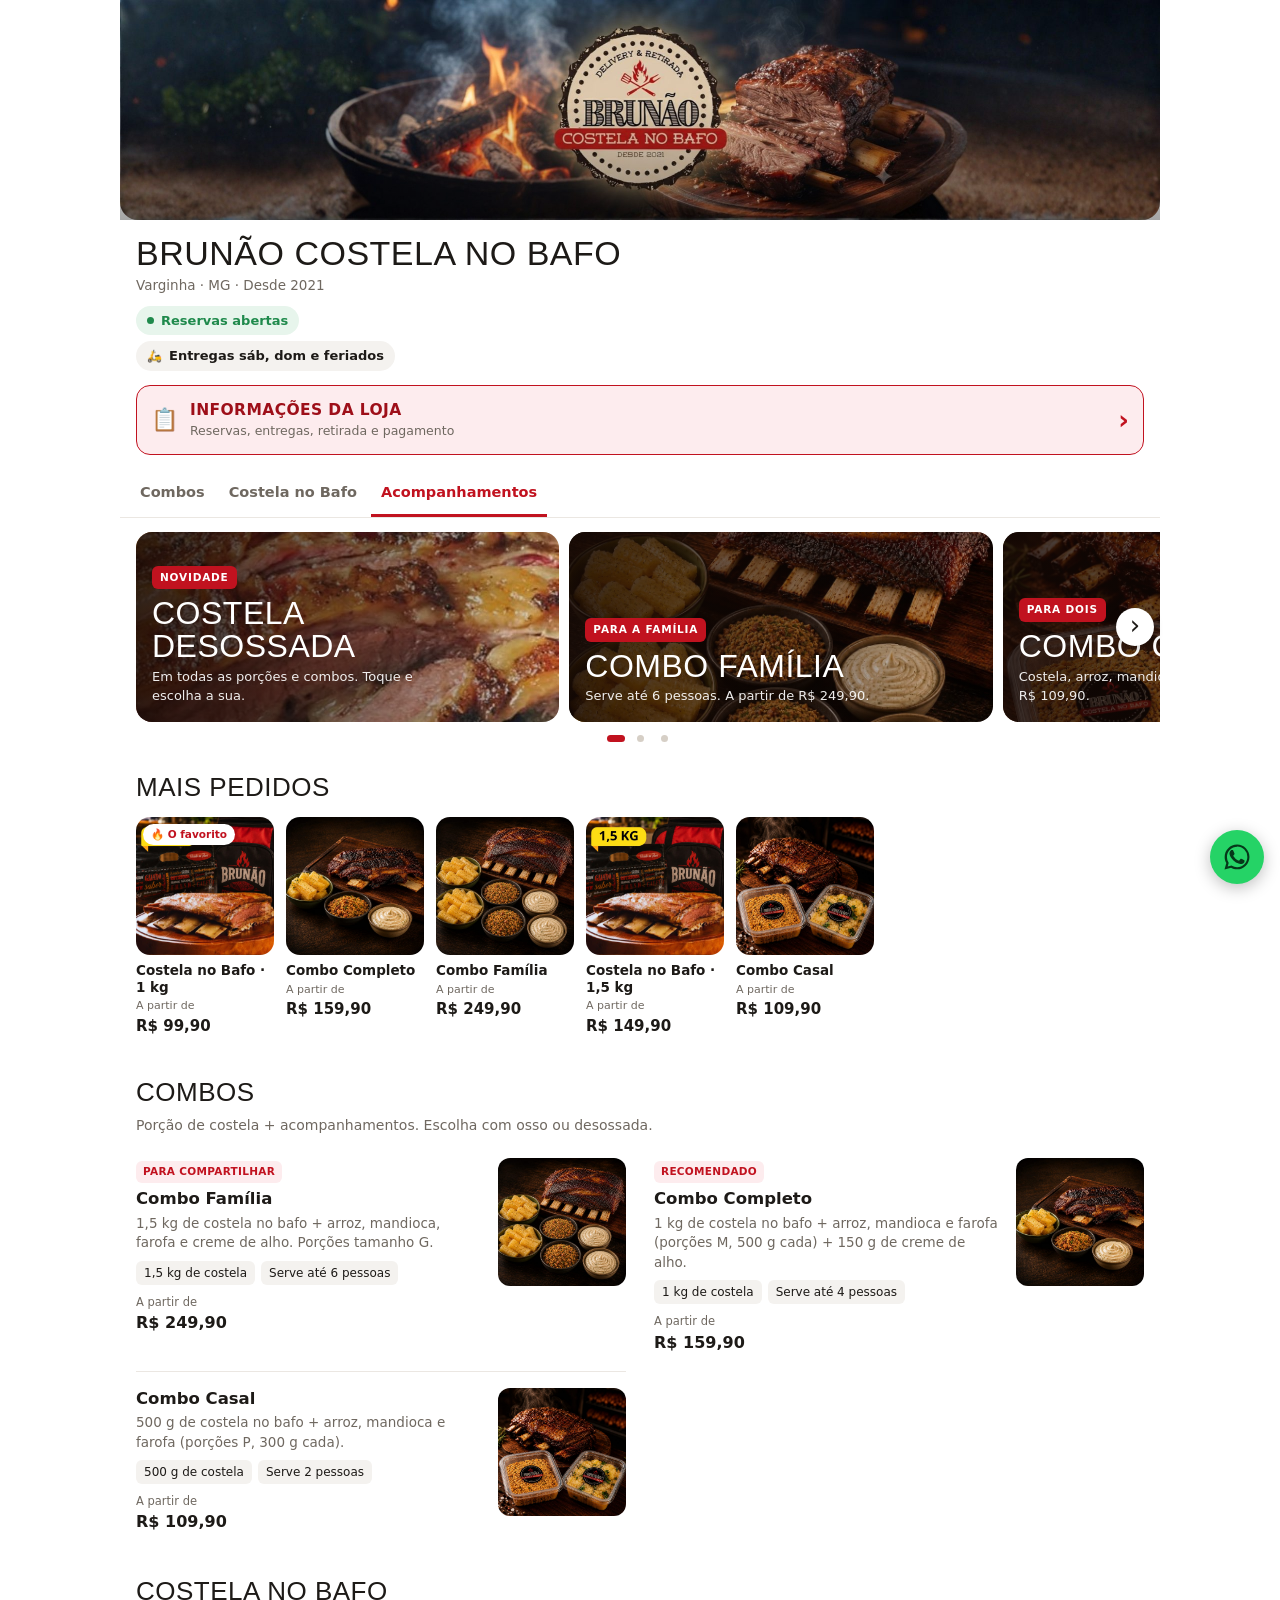
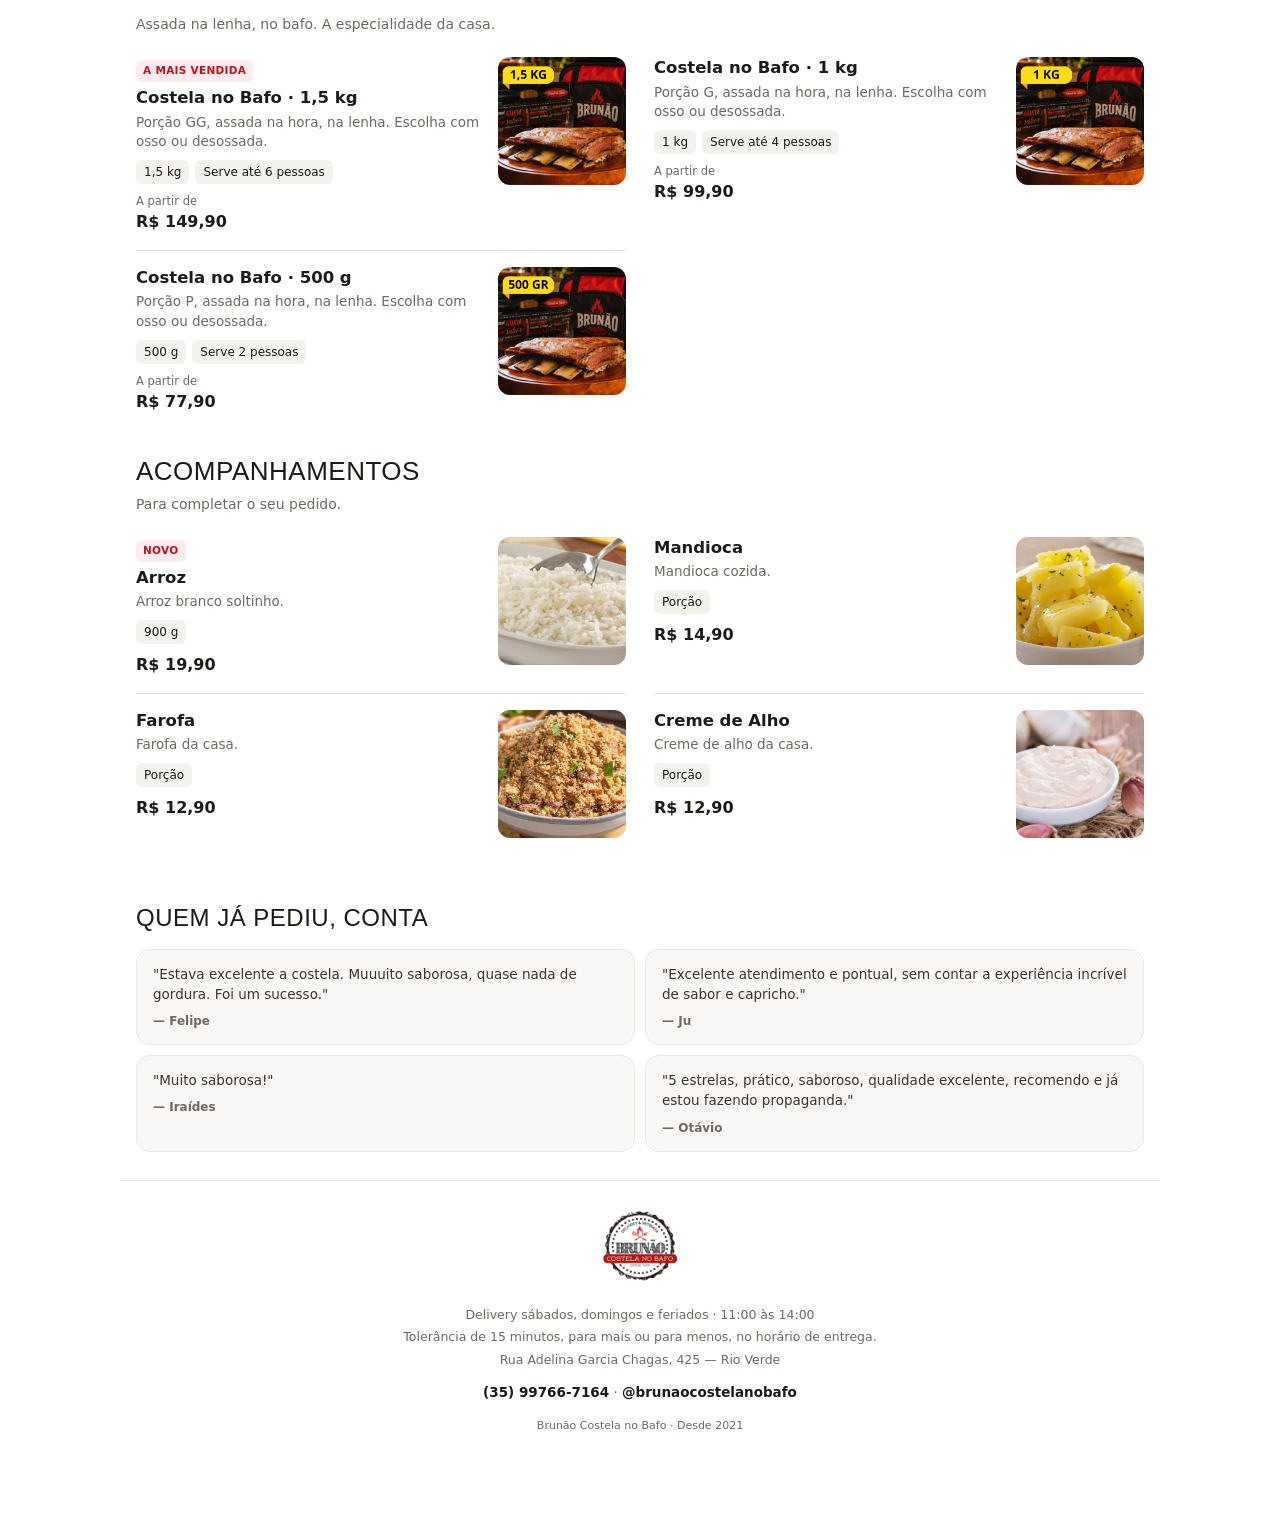
==== commit 5223cbf4: "feat: carrinho avisa em nome de quem o pagamento aparece (conta InfinitePay no CPF do Bruno) Co-Auth" ====
--- a/index.html
+++ b/index.html
@@ -220,6 +220,12 @@
         </form>
 
         <dl class="resumo" id="resumo-valores"></dl>
+        <div class="aviso-pagamento" id="aviso-pagamento" hidden>
+          <span class="aviso-pagamento__icone" aria-hidden="true">💳</span>
+          <p><strong>Pagamento antecipado, aqui pelo cardápio.</strong>
+          Pix ou cartão de crédito, no ambiente seguro da InfinitePay. Não recebemos na entrega.
+          <span class="aviso-pagamento__recebedor">O pagamento aparece em nome de <b>Bruno Heitor de Carvalho Freitas</b>, responsável pelo Brunão Costela no Bafo.</span></p>
+        </div>
         <p class="erro-form" id="erro-form" hidden></p>
       </div>
 
--- a/css/styles.css
+++ b/css/styles.css
@@ -871,6 +871,32 @@
 .resumo dt.resumo__total { font-weight: 800; color: var(--tinta); font-size: 16px; }
 .resumo dd.resumo__total { font-size: 19px; font-weight: 800; color: var(--marca); }
 
+/* Regra que mais gera dúvida: o pagamento é antes, não na entrega. Fica
+   no carrinho, colada no total, porque pouca gente abre as informações
+   da loja. */
+.aviso-pagamento {
+  display: flex;
+  gap: 10px;
+  align-items: flex-start;
+  margin: 12px 0 0;
+  padding: 12px 14px;
+  border-radius: 12px;
+  background: var(--ok-clara);
+  border: 1px solid #b9e2c8;
+  font-size: 13.5px;
+  line-height: 1.45;
+}
+
+.aviso-pagamento p { margin: 0; color: var(--tinta); }
+.aviso-pagamento strong { display: block; color: var(--ok); }
+.aviso-pagamento__icone { font-size: 20px; line-height: 1.2; }
+
+/* A conta da InfinitePay é no CPF do Bruno, então o checkout e o banco
+   mostram o nome dele, não o da loja. Avisar antes evita susto e alerta
+   de golpe. */
+.aviso-pagamento__recebedor { display: block; margin-top: 6px; padding-top: 6px; border-top: 1px solid #b9e2c8; color: var(--suave); }
+.aviso-pagamento__recebedor b { color: var(--tinta); }
+
 .erro-form {
   margin: 14px 0 0;
   padding: 11px 13px;
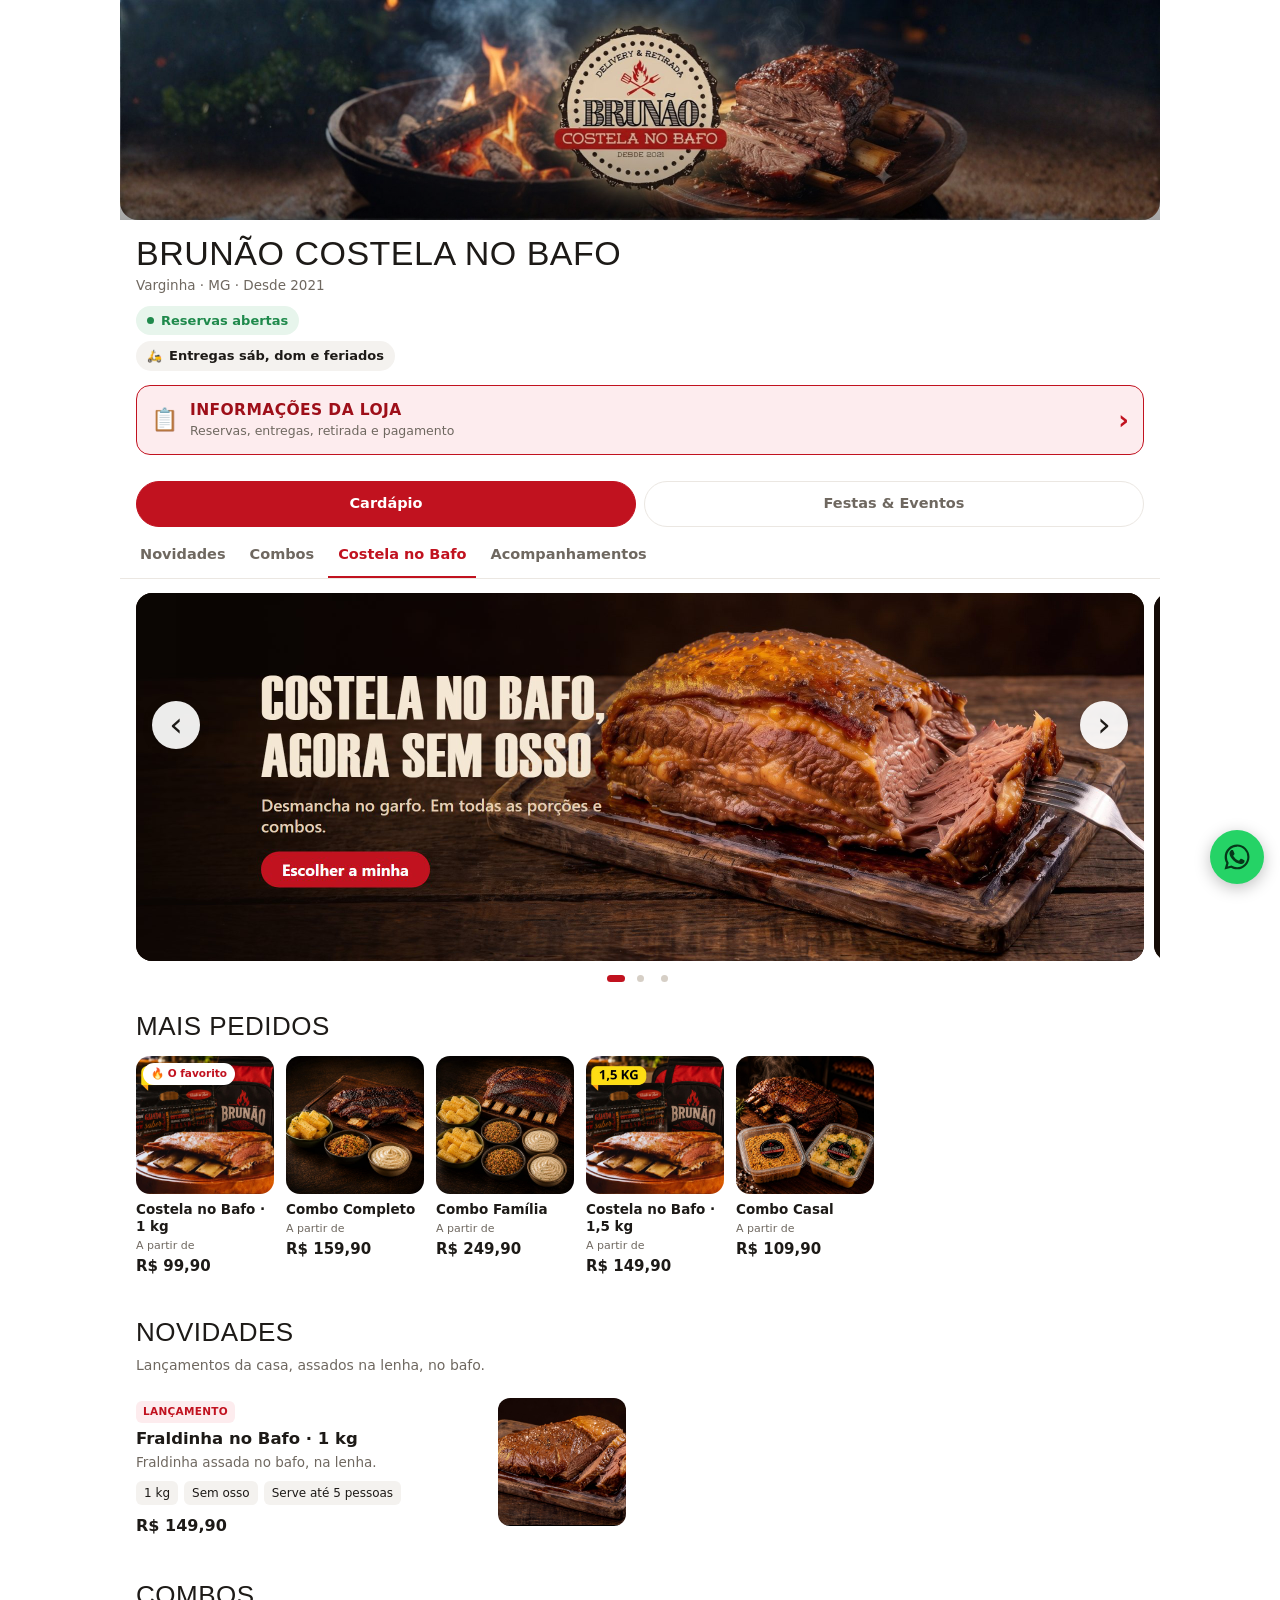
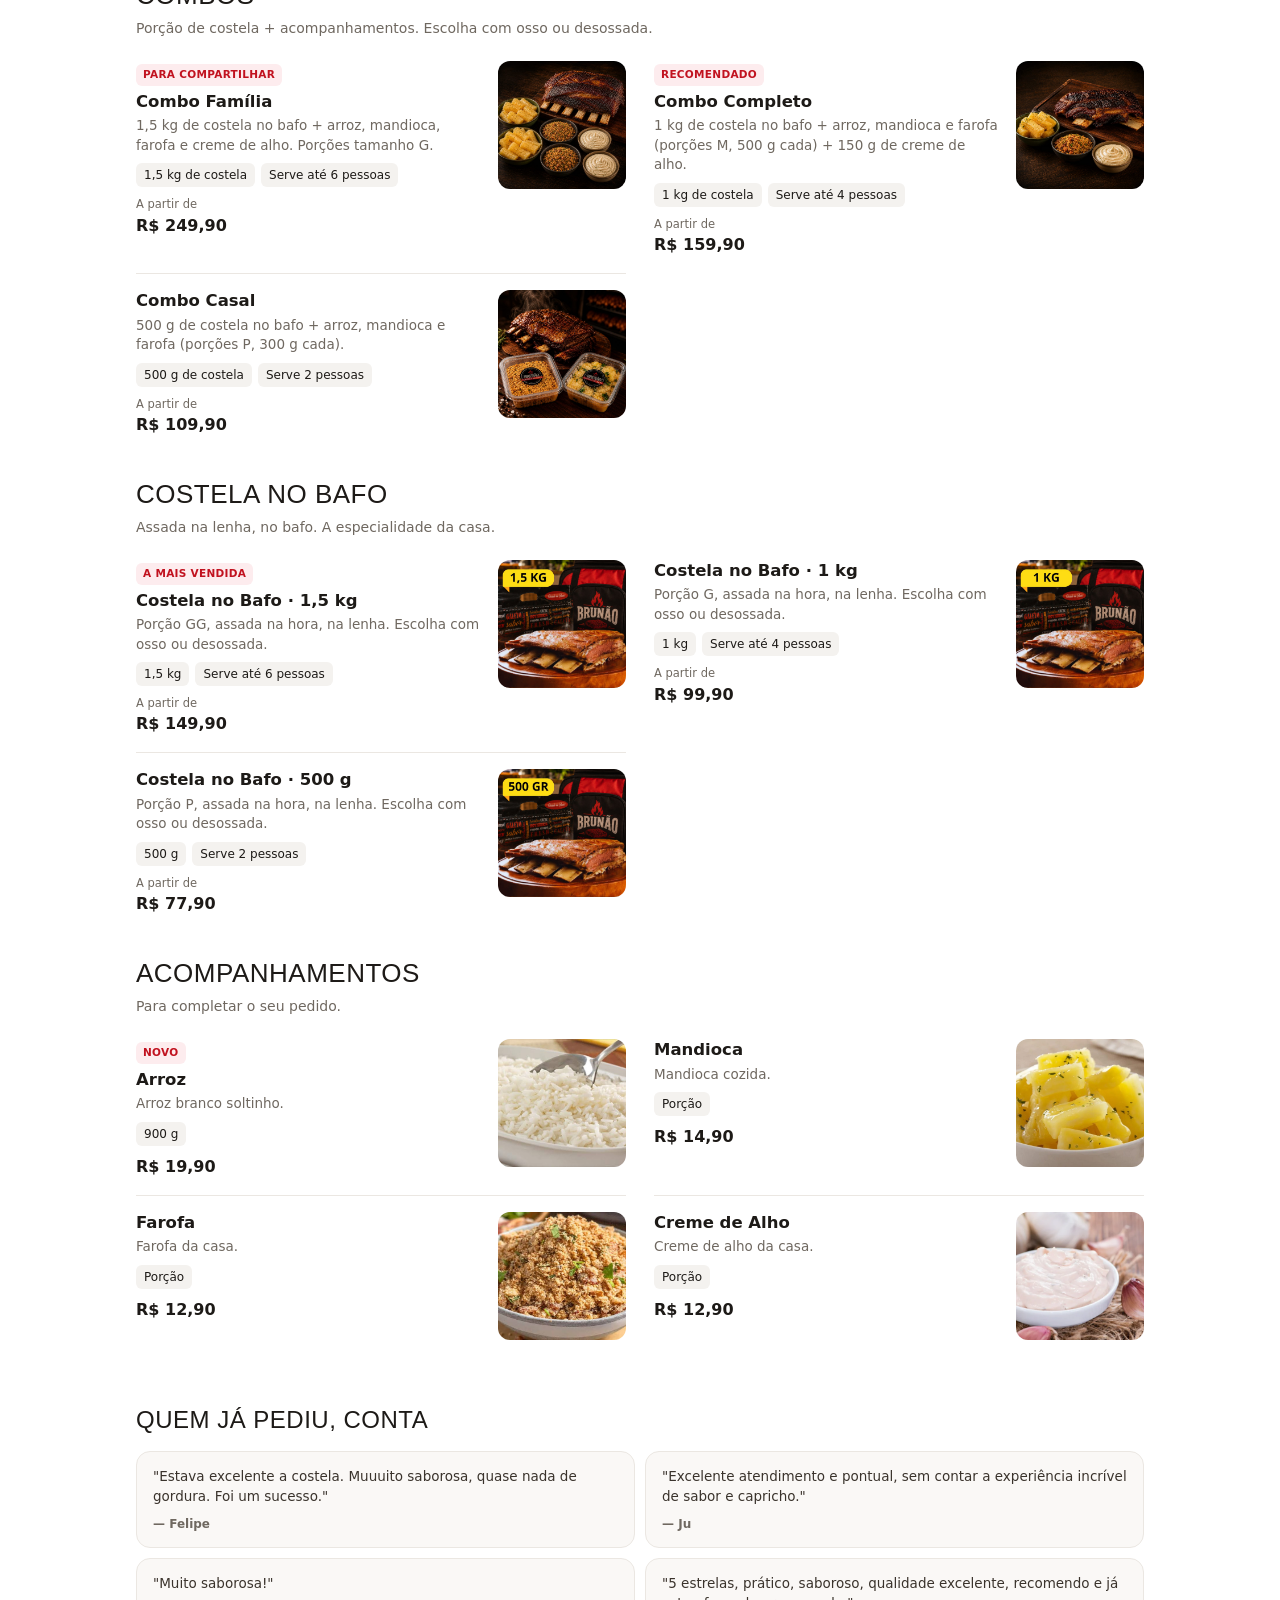
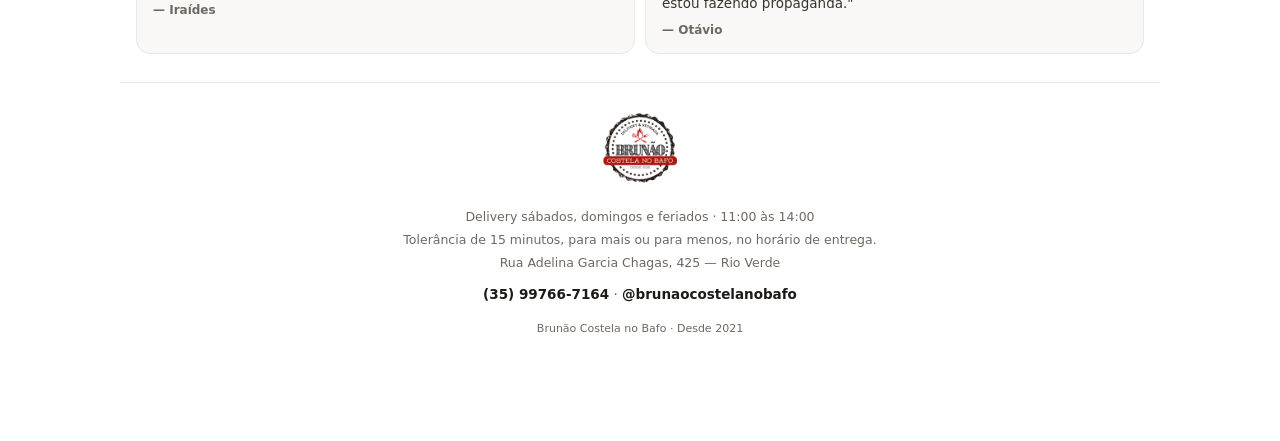
==== commit 35857a6b: "feat: aba Festas & Eventos com pedido de orçamento pelo WhatsApp Abas Cardápio | Festas & Eventos no" ====
--- a/index.html
+++ b/index.html
@@ -50,6 +50,11 @@
       </div>
     </header>
 
+    <div class="abas" role="tablist" aria-label="Seções do site">
+      <button type="button" class="abas__botao" role="tab" id="aba-cardapio" aria-selected="true" aria-controls="cardapio">Cardápio</button>
+      <button type="button" class="abas__botao" role="tab" id="aba-eventos" aria-selected="false" aria-controls="eventos">Festas &amp; Eventos</button>
+    </div>
+
     <nav class="categorias" id="nav-categorias" aria-label="Categorias do cardápio"></nav>
 
     <div class="avisos" id="avisos"></div>
@@ -64,6 +69,70 @@
     <section class="mais-pedidos" id="bloco-mais-pedidos" aria-label="Mais pedidos">
       <h2 class="categoria__titulo">Mais pedidos</h2>
       <div class="vitrine" id="vitrine"></div>
+    </section>
+
+    <section class="eventos" id="eventos" role="tabpanel" aria-labelledby="aba-eventos" hidden>
+      <h2 class="eventos__titulo" id="eventos-titulo"></h2>
+      <p class="eventos__descricao" id="eventos-descricao"></p>
+      <p class="eventos__aviso" id="eventos-aviso"></p>
+
+      <form class="form-pedido eventos__form" id="form-eventos" novalidate>
+        <label class="campo">
+          <span class="campo__label">Seu nome</span>
+          <input type="text" name="nome" required autocomplete="name" placeholder="Como te chamamos?">
+        </label>
+
+        <label class="campo">
+          <span class="campo__label">Tipo de evento</span>
+          <select name="tipo" id="eventos-tipo" required></select>
+        </label>
+
+        <div class="campo-linha">
+          <label class="campo">
+            <span class="campo__label">Data</span>
+            <input type="date" name="data" id="eventos-data" required>
+          </label>
+          <label class="campo">
+            <span class="campo__label">Horário</span>
+            <input type="time" name="horario" required>
+          </label>
+        </div>
+
+        <label class="campo">
+          <span class="campo__label">Nº de pessoas</span>
+          <input type="number" name="pessoas" min="1" inputmode="numeric" required placeholder="Ex.: 40">
+        </label>
+
+        <div class="campo-linha">
+          <label class="campo">
+            <span class="campo__label">Cidade</span>
+            <input type="text" name="cidade" required autocomplete="address-level2" placeholder="Ex.: Varginha">
+          </label>
+          <label class="campo">
+            <span class="campo__label">Local / bairro</span>
+            <input type="text" name="local" autocomplete="address-line1" placeholder="Endereço ou bairro">
+          </label>
+        </div>
+
+        <fieldset class="campo">
+          <legend class="campo__label">Carnes que te interessam</legend>
+          <div class="escolhas" id="eventos-carnes"></div>
+        </fieldset>
+
+        <fieldset class="campo">
+          <legend class="campo__label">Acompanhamentos</legend>
+          <div class="escolhas" id="eventos-acompanhamentos"></div>
+        </fieldset>
+
+        <label class="campo">
+          <span class="campo__label">Outros itens <span class="campo__opcional">(opcional)</span></span>
+          <textarea name="outros" rows="3" id="eventos-outros"></textarea>
+        </label>
+
+        <p class="erro-form" id="eventos-erro" hidden></p>
+        <button type="submit" class="botao-enviar">Pedir orçamento pelo WhatsApp</button>
+        <p class="modal__aviso">Você confere a mensagem no WhatsApp antes de enviar. Sem compromisso.</p>
+      </form>
     </section>
 
     <main id="cardapio" class="cardapio">
@@ -240,5 +309,6 @@
 
   <script src="js/menu-data.js"></script>
   <script src="js/app.js"></script>
+  <script src="js/eventos.js"></script>
 </body>
 </html>
--- a/css/styles.css
+++ b/css/styles.css
@@ -203,10 +203,11 @@
 
 .banners::-webkit-scrollbar { display: none; }
 
+/* Um banner por vez, ocupando a largura toda. As proporções são as das
+   artes: celular 1080 × 720 (3:2); tablet e computador 2016 × 736. */
 .banner {
-  flex: 0 0 86%;
-  max-width: 520px;
-  min-height: 156px;
+  flex: 0 0 100%;
+  aspect-ratio: 3 / 2;
   scroll-snap-align: start;
   position: relative;
   overflow: hidden;
@@ -222,14 +223,21 @@
   cursor: pointer;
 }
 
+.banner__imagem { position: absolute; inset: 0; z-index: 0; }
+.banner__imagem img { width: 100%; height: 100%; object-fit: cover; display: block; }
+
 .banner::before {
   content: '';
   position: absolute;
   inset: 0;
+  z-index: 1;
   background: linear-gradient(90deg, rgba(20, 8, 4, 0.86) 0%, rgba(20, 8, 4, 0.45) 62%, rgba(20, 8, 4, 0.08) 100%);
 }
 
-.banner > span { position: relative; }
+.banner > span { position: relative; z-index: 2; }
+
+/* Arte pronta, com o texto já desenhado: nada por cima dela. */
+.banner--arte::before { display: none; }
 
 .banner__tag {
   align-self: flex-start;
@@ -256,31 +264,38 @@
 
 .carrossel { position: relative; }
 
+/* Um pouco acima do meio: o texto do banner fica na parte de baixo. */
 .carrossel__seta {
   position: absolute;
-  top: calc(50% + 6px);
+  top: 38%;
   transform: translateY(-50%);
   z-index: 2;
   display: grid;
   place-items: center;
-  width: 38px;
-  height: 38px;
+  width: 40px;
+  height: 40px;
   padding: 0 0 3px;
   border: 0;
   border-radius: 50%;
-  background: var(--fundo);
+  background: rgba(255, 255, 255, 0.92);
   color: var(--tinta);
-  box-shadow: 0 2px 10px rgba(0, 0, 0, 0.25);
-  font-size: 26px;
+  box-shadow: 0 2px 10px rgba(0, 0, 0, 0.3);
+  font-size: 28px;
   line-height: 1;
   cursor: pointer;
-  transition: opacity 0.2s, transform 0.15s;
-}
-
-.carrossel__seta--ant { left: 6px; }
-.carrossel__seta--prox { right: 6px; }
-.carrossel__seta:hover { color: var(--marca); }
-.carrossel__seta:disabled { opacity: 0; pointer-events: none; }
+  transition: background 0.15s, color 0.15s;
+}
+
+/* Dentro da área do banner (o carrossel tem 16 px de margem lateral). */
+.carrossel__seta--ant { left: 26px; }
+.carrossel__seta--prox { right: 26px; }
+.carrossel__seta:hover { background: var(--fundo); color: var(--marca); }
+
+@media (min-width: 640px) {
+  .carrossel__seta { width: 48px; height: 48px; font-size: 34px; }
+  .carrossel__seta--ant { left: 32px; }
+  .carrossel__seta--prox { right: 32px; }
+}
 
 /* Pontos clicáveis: a área de toque é maior que o ponto desenhado. */
 .banners__pontos { display: flex; justify-content: center; gap: 2px; padding: 4px 0 0; }
@@ -436,6 +451,22 @@
 }
 
 .item__foto img { width: 100%; height: 100%; object-fit: cover; display: block; }
+
+/* Selo sobre a foto (campo `seloFoto` em menu-data.js), ex.: "Sob encomenda" */
+.item__foto { position: relative; }
+.item__selo-foto {
+  position: absolute;
+  top: 7px;
+  left: 7px;
+  padding: 3px 8px;
+  border-radius: 999px;
+  background: var(--fundo);
+  color: var(--marca);
+  font-size: 10.5px;
+  font-weight: 800;
+  white-space: nowrap;
+}
+.item__selo-foto--folha { top: 14px; left: 14px; font-size: 12.5px; padding: 5px 11px; }
 
 /* ---------- Folha do produto e da loja ---------- */
 
@@ -936,8 +967,9 @@
 @media (min-width: 640px) {
   .loja__capa { height: 220px; border-radius: 0 0 18px 18px; }
   .loja__nome { font-size: 34px; }
-  .banner { flex-basis: 58%; min-height: 190px; }
-  .banner__titulo { font-size: 32px; }
+  .banner { padding: 24px 28px; aspect-ratio: 2016 / 736; }
+  .banner__titulo { font-size: 38px; }
+  .banner__texto { font-size: 15px; max-width: 60%; }
   .modal { align-items: center; }
   .modal__caixa { border-radius: 18px; max-height: 88vh; }
   .folha { align-items: center; }
@@ -952,5 +984,74 @@
   .itens .item:nth-child(2) { border-top: 0; }
   .item { grid-template-columns: minmax(0, 1fr) 128px; }
   .item__foto { width: 128px; height: 128px; }
-  .banner { flex-basis: 42%; }
-}
+}
+
+/* ---------- Abas (Cardápio | Festas & Eventos) ---------- */
+
+.abas {
+  display: flex;
+  gap: 8px;
+  padding: 12px 16px 4px;
+  background: var(--fundo);
+}
+
+.abas__botao {
+  flex: 1;
+  padding: 11px 10px;
+  border-radius: 999px;
+  border: 1px solid var(--linha);
+  background: var(--fundo);
+  color: var(--suave);
+  font-size: 14.5px;
+  font-weight: 800;
+  cursor: pointer;
+}
+
+.abas__botao[aria-selected='true'] { border-color: var(--marca); background: var(--marca); color: #fff; }
+
+/* Na aba de eventos, o cardápio e o carrinho saem de cena */
+.modo-eventos .categorias,
+.modo-eventos .avisos,
+.modo-eventos .carrossel,
+.modo-eventos .banners__pontos,
+.modo-eventos .mais-pedidos,
+.modo-eventos .cardapio,
+.modo-eventos .barra-carrinho { display: none !important; }
+
+/* ---------- Festas & Eventos ---------- */
+
+.eventos { padding: 18px 16px 8px; }
+.eventos__titulo { margin: 0 0 8px; font-family: var(--display); font-size: 30px; font-weight: 400; letter-spacing: 0.5px; text-transform: uppercase; }
+.eventos__descricao { margin: 0 0 10px; color: var(--tinta); font-size: 15px; line-height: 1.5; }
+.eventos__aviso { margin: 0 0 18px; padding: 10px 12px; border-radius: 10px; background: var(--cartao); border: 1px solid var(--linha); color: var(--suave); font-size: 13.5px; }
+
+.eventos__form .campo input[type='date'],
+.eventos__form .campo input[type='time'],
+.eventos__form .campo input[type='number'] {
+  width: 100%;
+  padding: 12px 13px;
+  border-radius: 10px;
+  border: 1px solid var(--linha);
+  background: var(--fundo);
+  font-size: 15px;
+  font-family: inherit;
+  color: var(--tinta);
+}
+
+.escolhas { display: flex; flex-wrap: wrap; gap: 8px; }
+
+.escolha {
+  display: inline-flex;
+  align-items: center;
+  gap: 7px;
+  padding: 10px 12px;
+  border-radius: 999px;
+  border: 1px solid var(--linha);
+  background: var(--fundo);
+  font-size: 14px;
+  font-weight: 600;
+  cursor: pointer;
+}
+
+.escolha:has(input:checked) { border-color: var(--marca); background: var(--marca-clara); color: var(--marca-escura); }
+.escolha input { accent-color: var(--marca); width: 16px; height: 16px; margin: 0; }
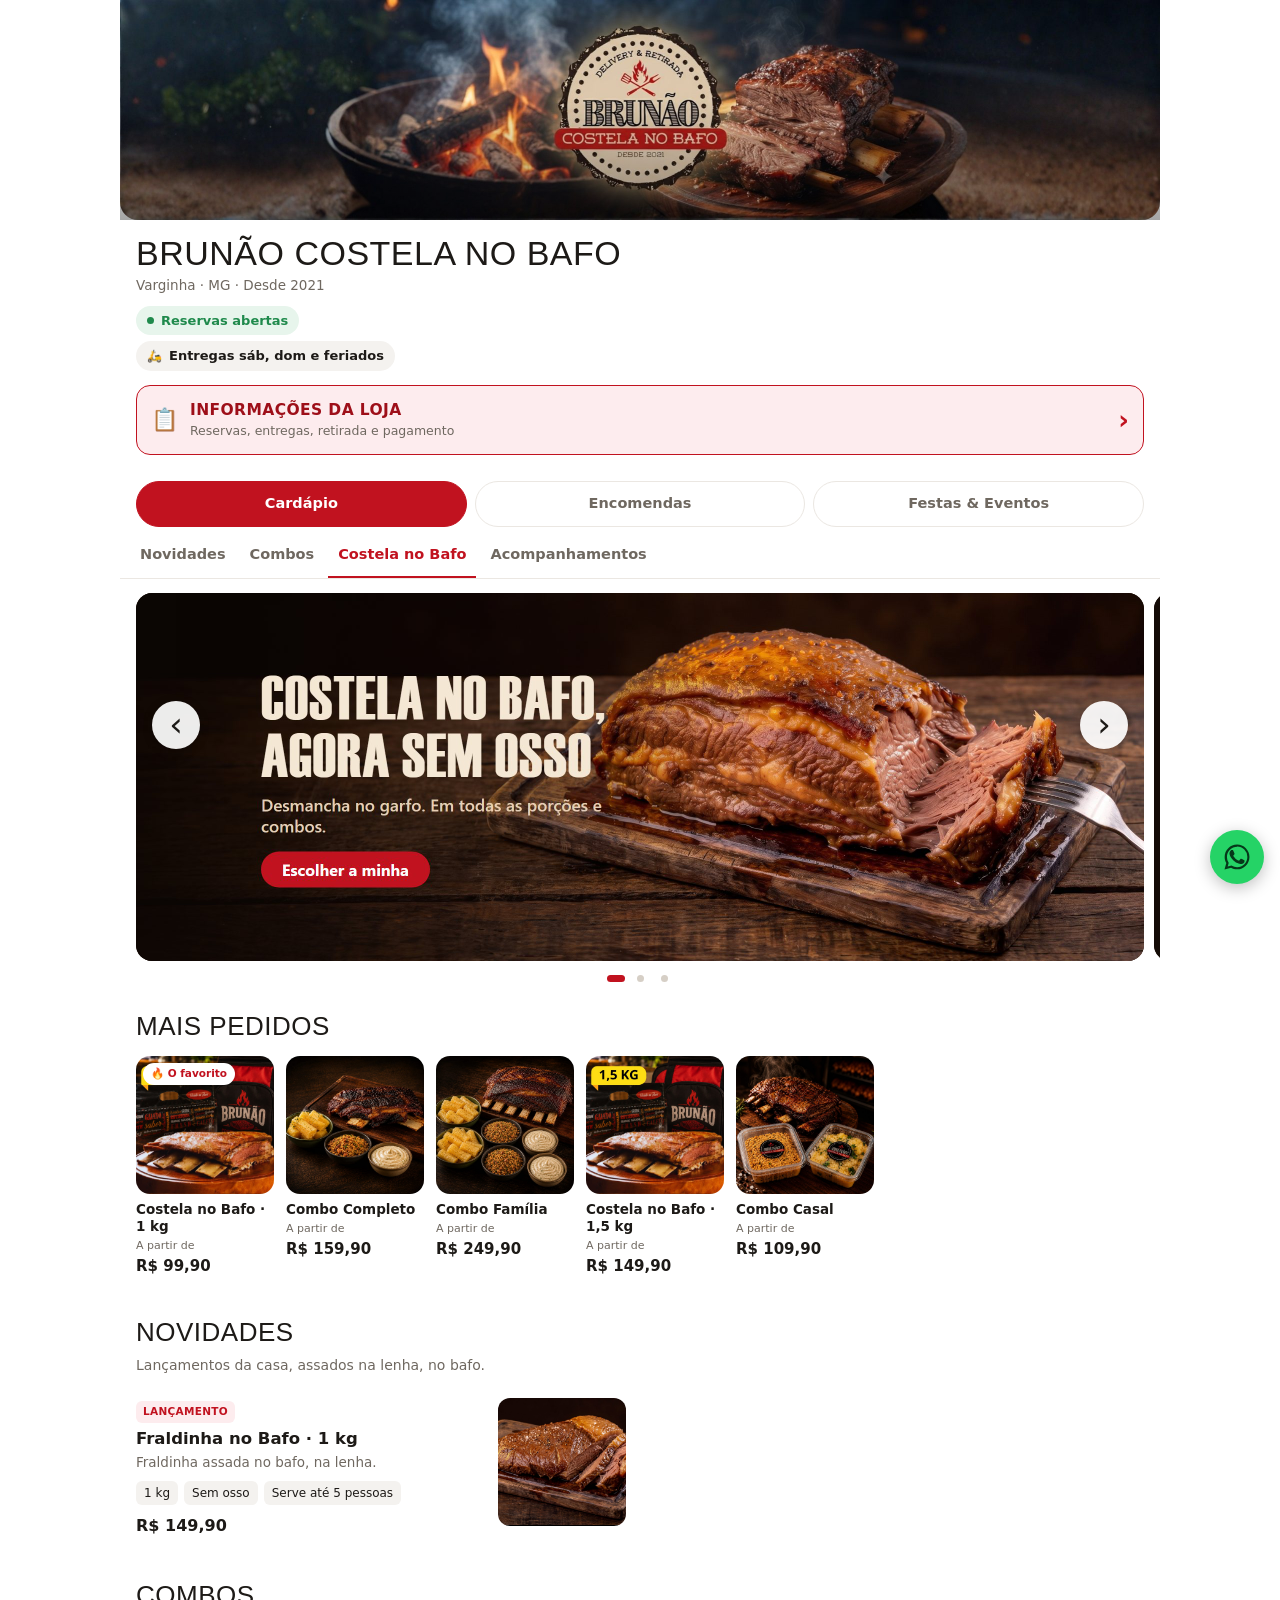
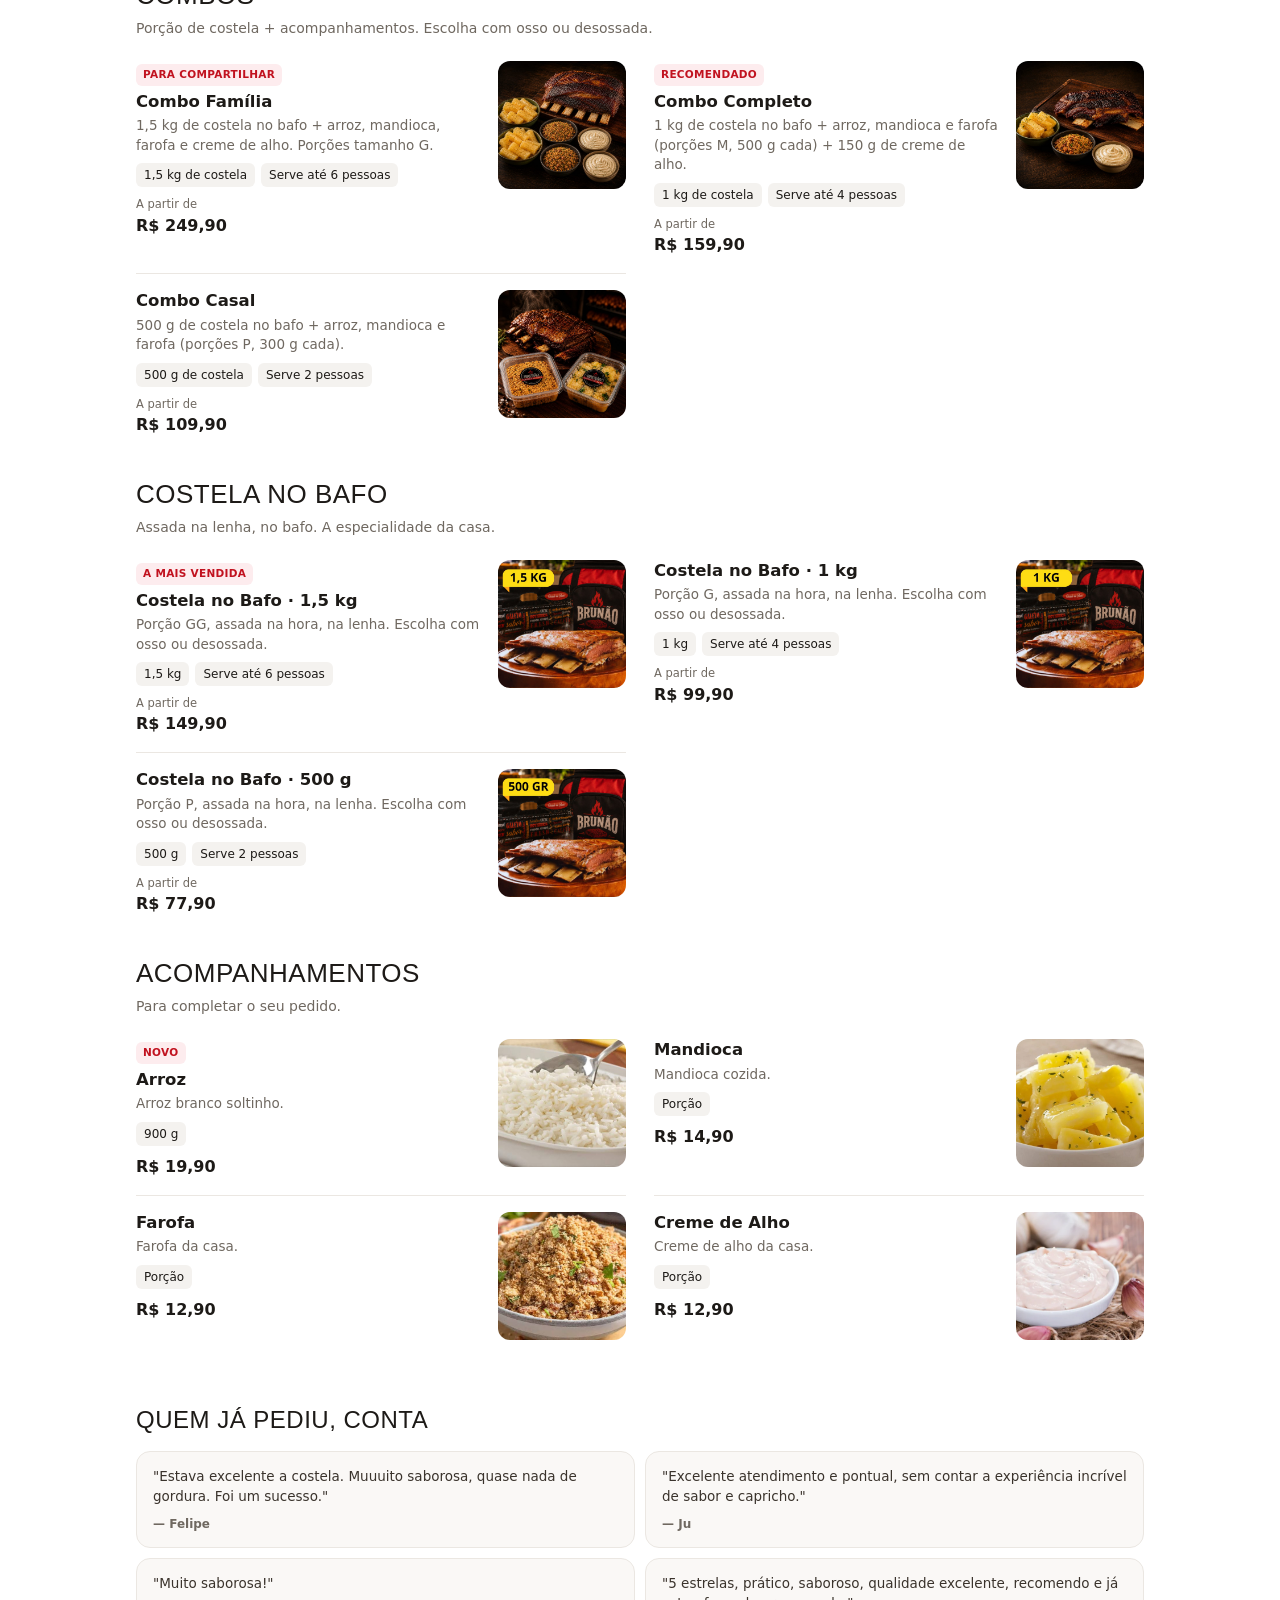
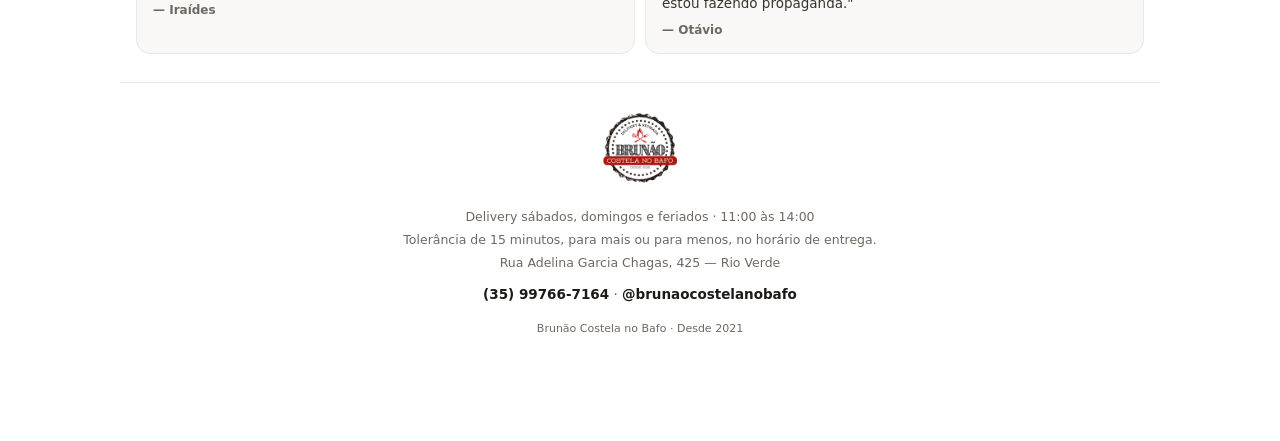
==== commit 833c8a10: "feat: aba Encomendas (Natal e Ano Novo) com sinal de 50% ou 100% e aba Encomendas na planilha Co-Aut" ====
--- a/index.html
+++ b/index.html
@@ -52,6 +52,7 @@
 
     <div class="abas" role="tablist" aria-label="Seções do site">
       <button type="button" class="abas__botao" role="tab" id="aba-cardapio" aria-selected="true" aria-controls="cardapio">Cardápio</button>
+      <button type="button" class="abas__botao" role="tab" id="aba-encomendas" aria-selected="false" aria-controls="encomendas">Encomendas</button>
       <button type="button" class="abas__botao" role="tab" id="aba-eventos" aria-selected="false" aria-controls="eventos">Festas &amp; Eventos</button>
     </div>
 
@@ -69,6 +70,16 @@
     <section class="mais-pedidos" id="bloco-mais-pedidos" aria-label="Mais pedidos">
       <h2 class="categoria__titulo">Mais pedidos</h2>
       <div class="vitrine" id="vitrine"></div>
+    </section>
+
+    <section class="encomendas" id="encomendas" role="tabpanel" aria-labelledby="aba-encomendas" hidden>
+      <h2 class="eventos__titulo" id="encomendas-titulo"></h2>
+      <p class="eventos__descricao" id="encomendas-descricao"></p>
+      <p class="encomendas__montado" id="encomendas-montado" hidden></p>
+      <ul class="encomendas__datas" id="encomendas-datas"></ul>
+      <p class="eventos__aviso" id="encomendas-aviso"></p>
+      <p class="erro-form" id="encomendas-fechada" hidden></p>
+      <h3 class="encomendas__subtitulo">Escolha os itens</h3>
     </section>
 
     <section class="eventos" id="eventos" role="tabpanel" aria-labelledby="aba-eventos" hidden>
@@ -272,6 +283,18 @@
             </label>
           </div>
 
+          <fieldset class="campo campo--opcoes" id="campo-sinal" hidden>
+            <legend class="campo__label">Quanto pagar agora?</legend>
+            <label class="opcao">
+              <input type="radio" name="sinal" value="50" checked>
+              <span id="rotulo-sinal-50">Sinal de 50%</span>
+            </label>
+            <label class="opcao">
+              <input type="radio" name="sinal" value="100">
+              <span id="rotulo-sinal-100">Pagar 100%</span>
+            </label>
+          </fieldset>
+
           <label class="campo" id="campo-pagamento">
             <span class="campo__label">Pagamento</span>
             <select name="pagamento" id="select-pagamento"></select>
--- a/css/styles.css
+++ b/css/styles.css
@@ -1055,3 +1055,38 @@
 
 .escolha:has(input:checked) { border-color: var(--marca); background: var(--marca-clara); color: var(--marca-escura); }
 .escolha input { accent-color: var(--marca); width: 16px; height: 16px; margin: 0; }
+
+/* ---------- Encomendas (Natal e Ano Novo) ---------- */
+
+.encomendas { padding: 18px 16px 4px; }
+.encomendas__subtitulo { margin: 18px 0 0; font-size: 15px; font-weight: 800; color: var(--tinta); }
+.encomendas__montado { margin: 0 0 12px; padding: 11px 13px; border-radius: 10px; background: var(--marca-clara); border: 1px solid var(--marca); color: var(--marca-escura); font-size: 14px; font-weight: 700; line-height: 1.45; }
+.encomendas__datas { list-style: none; margin: 0 0 12px; padding: 0; display: grid; grid-template-columns: repeat(2, minmax(0, 1fr)); gap: 8px; }
+.encomendas__datas li { padding: 10px 12px; border-radius: 10px; border: 1px solid var(--linha); background: var(--cartao); font-size: 13.5px; line-height: 1.35; }
+.encomendas__datas strong { display: block; font-size: 14px; color: var(--tinta); }
+.encomendas__datas span { color: var(--suave); }
+
+/* Na aba de encomendas: sem banners, mais pedidos e avisos de fim de semana */
+.modo-encomendas .avisos,
+.modo-encomendas .carrossel,
+.modo-encomendas .banners__pontos,
+.modo-encomendas .mais-pedidos { display: none !important; }
+
+/* Encomendas encerradas: o cardápio e o carrinho saem de cena */
+.encomendas-fechadas .categorias,
+.encomendas-fechadas .cardapio,
+.encomendas-fechadas .barra-carrinho,
+.encomendas-fechadas .encomendas__subtitulo { display: none !important; }
+
+@media (min-width: 640px) {
+  .encomendas__datas { grid-template-columns: repeat(4, minmax(0, 1fr)); }
+}
+
+/* O "cardápio fechado" do painel vale para o delivery do fim de semana;
+   as encomendas têm o próprio controle (ENCOMENDAS.aberta). */
+.modo-encomendas.loja-fechada .barra-carrinho:not([hidden]) { display: flex !important; }
+.modo-encomendas.loja-fechada .folha__acao { display: flex !important; }
+.modo-encomendas.loja-fechada .item, .modo-encomendas.loja-fechada .mini { pointer-events: auto; }
+
+/* Ao abrir direto em #encomendas, a barra de categorias (fixa no topo) não cobre o título */
+.encomendas, .eventos { scroll-margin-top: 70px; }
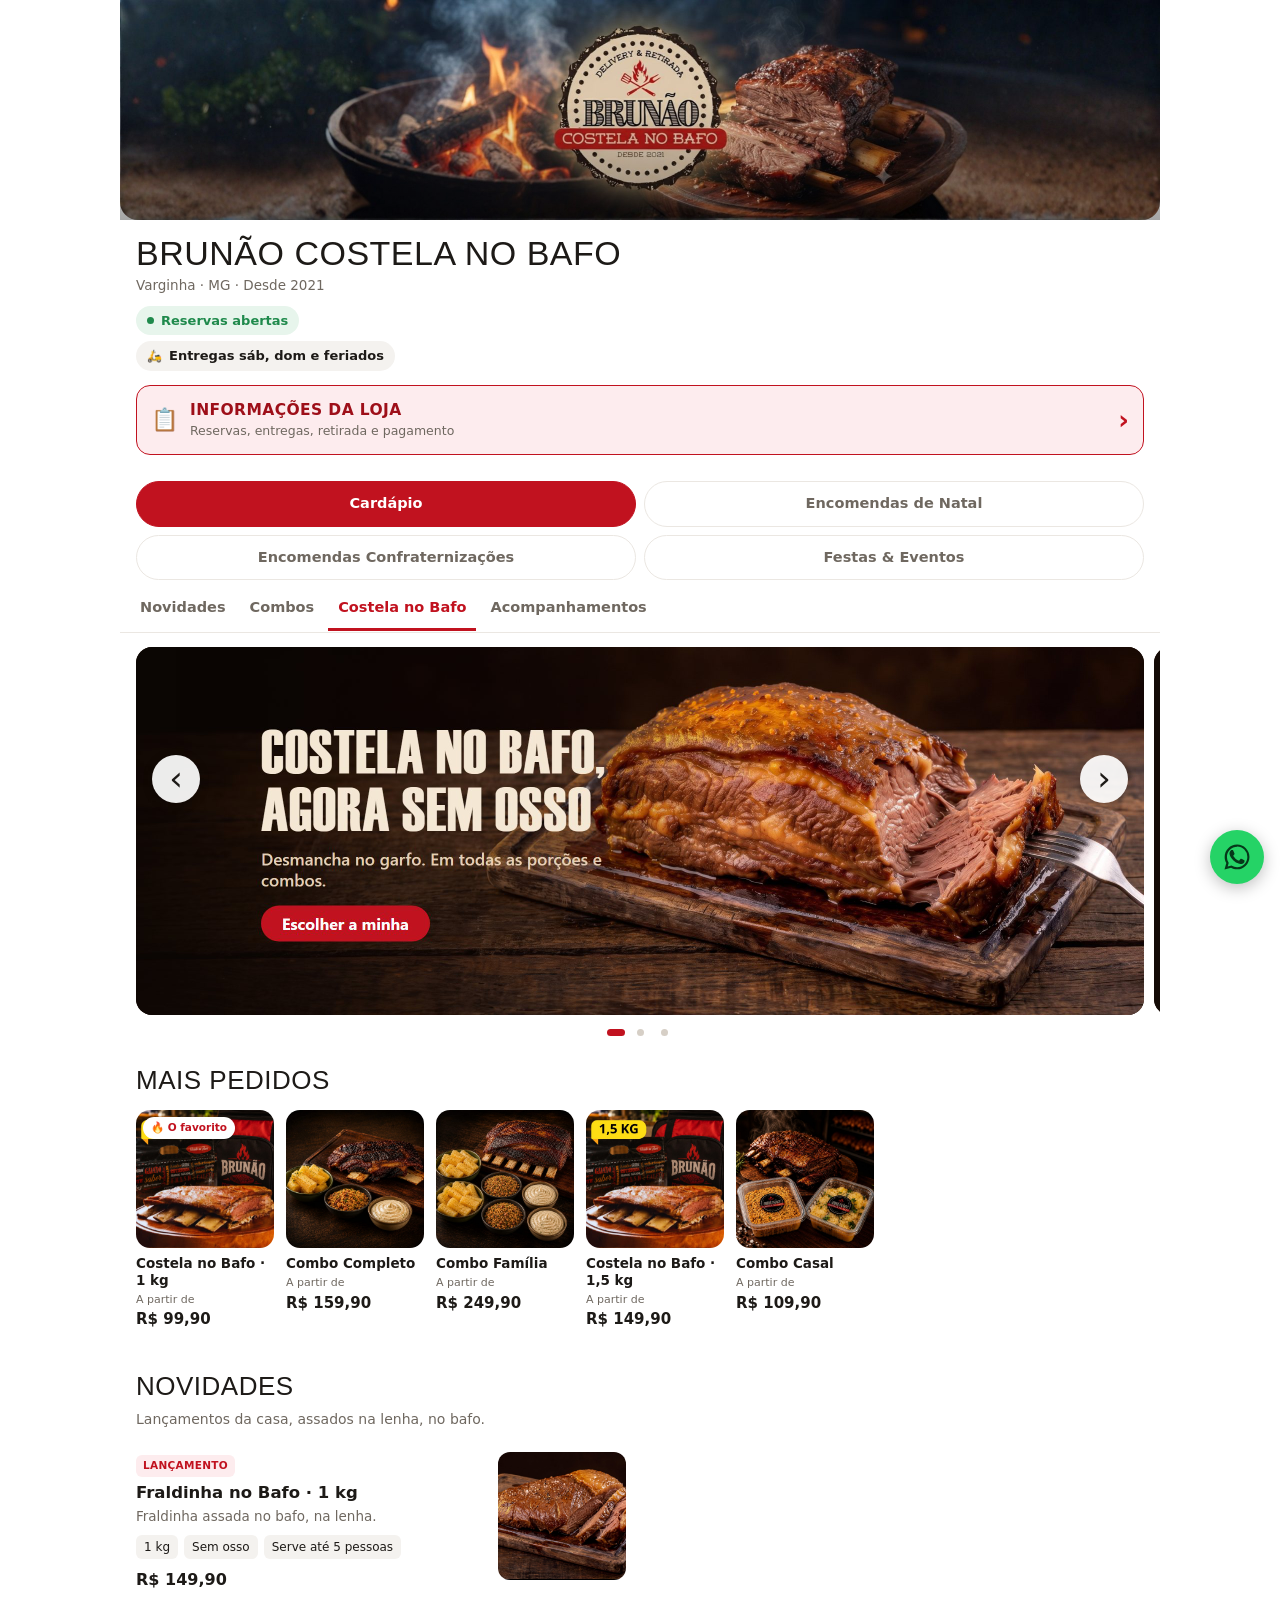
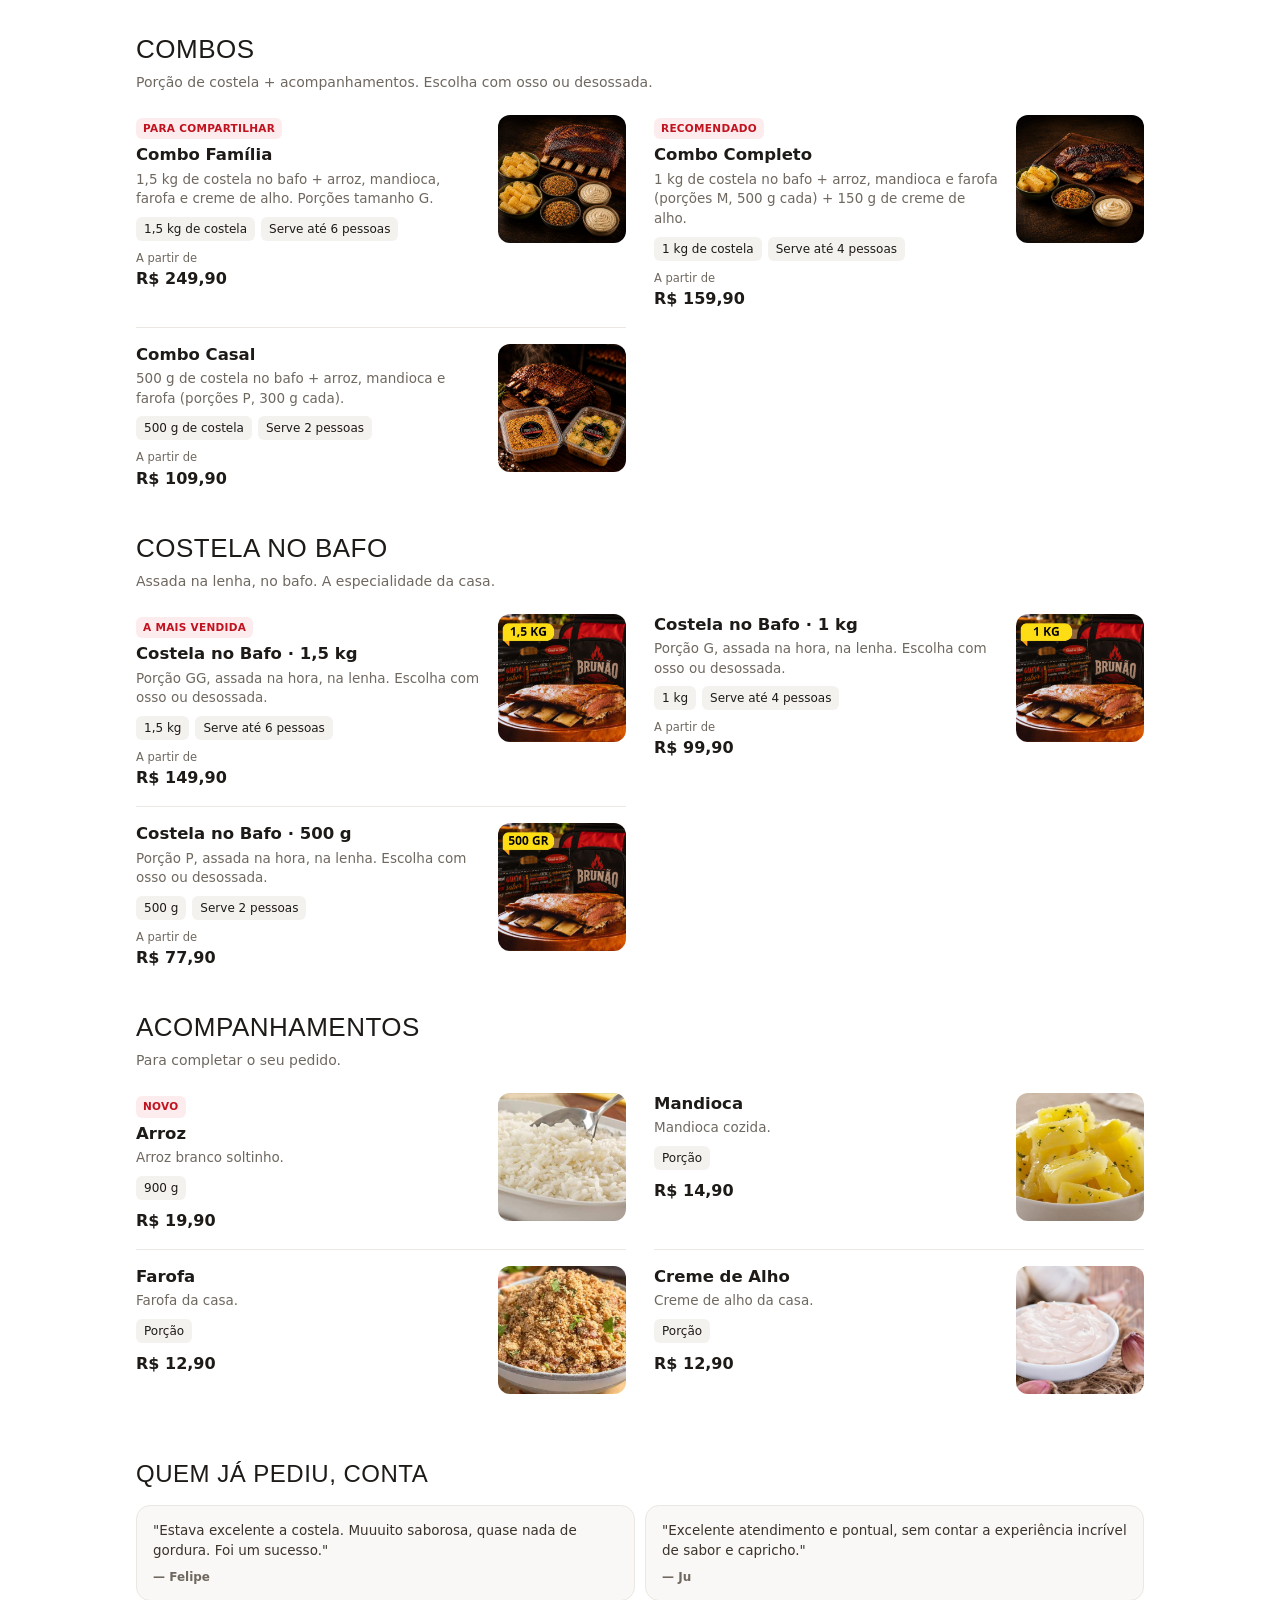
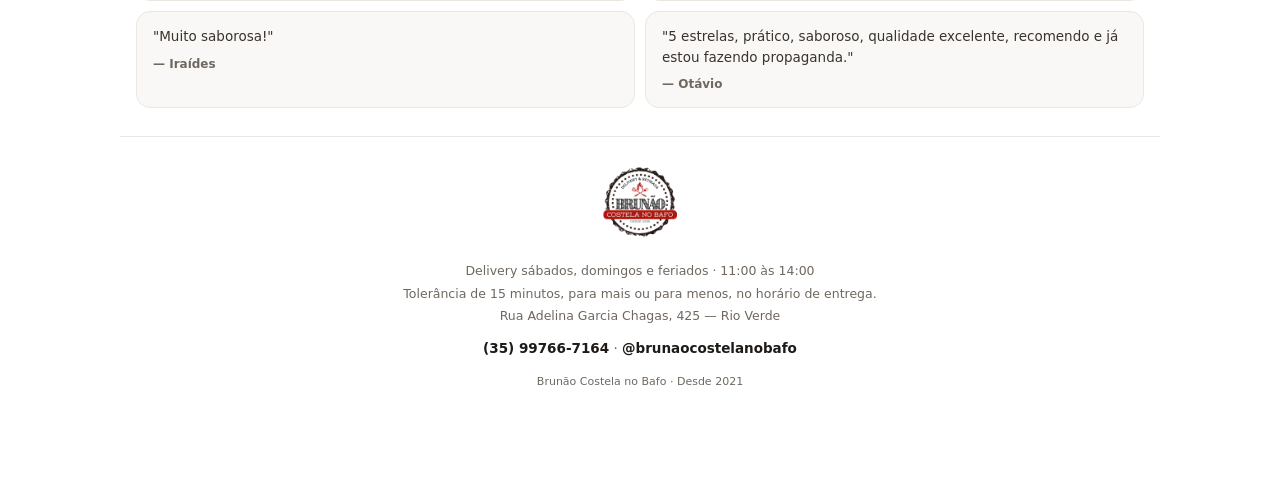
==== commit 714fc2c3: "feat: abas separadas Encomendas de Natal e Confraternizações e espaço próprio de Encomendas no paine" ====
--- a/index.html
+++ b/index.html
@@ -52,7 +52,8 @@
 
     <div class="abas" role="tablist" aria-label="Seções do site">
       <button type="button" class="abas__botao" role="tab" id="aba-cardapio" aria-selected="true" aria-controls="cardapio">Cardápio</button>
-      <button type="button" class="abas__botao" role="tab" id="aba-encomendas" aria-selected="false" aria-controls="encomendas">Encomendas</button>
+      <button type="button" class="abas__botao" role="tab" id="aba-enc-natal" aria-selected="false" aria-controls="encomendas">Encomendas de Natal</button>
+      <button type="button" class="abas__botao" role="tab" id="aba-enc-confraternizacao" aria-selected="false" aria-controls="encomendas">Encomendas Confraternizações</button>
       <button type="button" class="abas__botao" role="tab" id="aba-eventos" aria-selected="false" aria-controls="eventos">Festas &amp; Eventos</button>
     </div>
 
@@ -72,7 +73,7 @@
       <div class="vitrine" id="vitrine"></div>
     </section>
 
-    <section class="encomendas" id="encomendas" role="tabpanel" aria-labelledby="aba-encomendas" hidden>
+    <section class="encomendas" id="encomendas" role="tabpanel" aria-label="Encomendas" hidden>
       <h2 class="eventos__titulo" id="encomendas-titulo"></h2>
       <p class="eventos__descricao" id="encomendas-descricao"></p>
       <p class="encomendas__montado" id="encomendas-montado" hidden></p>
--- a/css/styles.css
+++ b/css/styles.css
@@ -990,13 +990,14 @@
 
 .abas {
   display: flex;
+  flex-wrap: wrap;
   gap: 8px;
   padding: 12px 16px 4px;
   background: var(--fundo);
 }
 
 .abas__botao {
-  flex: 1;
+  flex: 1 1 calc(50% - 8px);
   padding: 11px 10px;
   border-radius: 999px;
   border: 1px solid var(--linha);
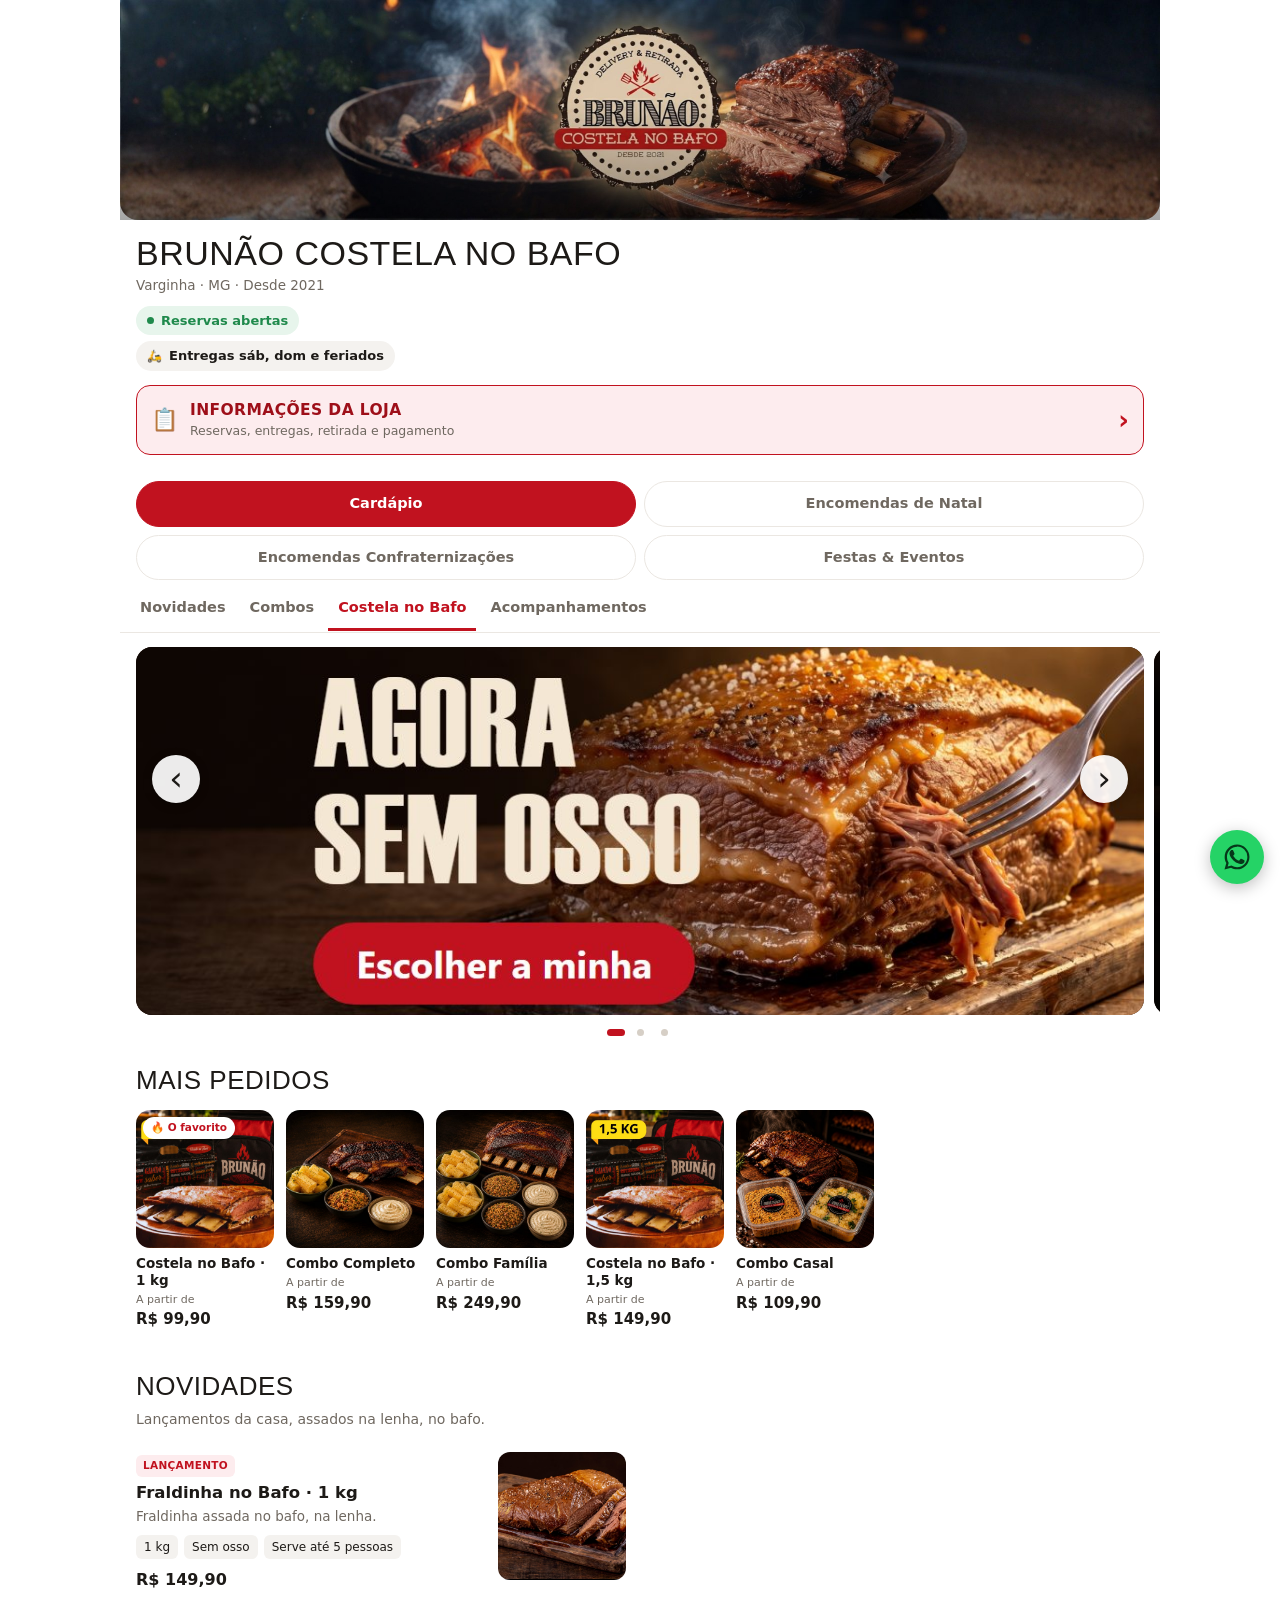
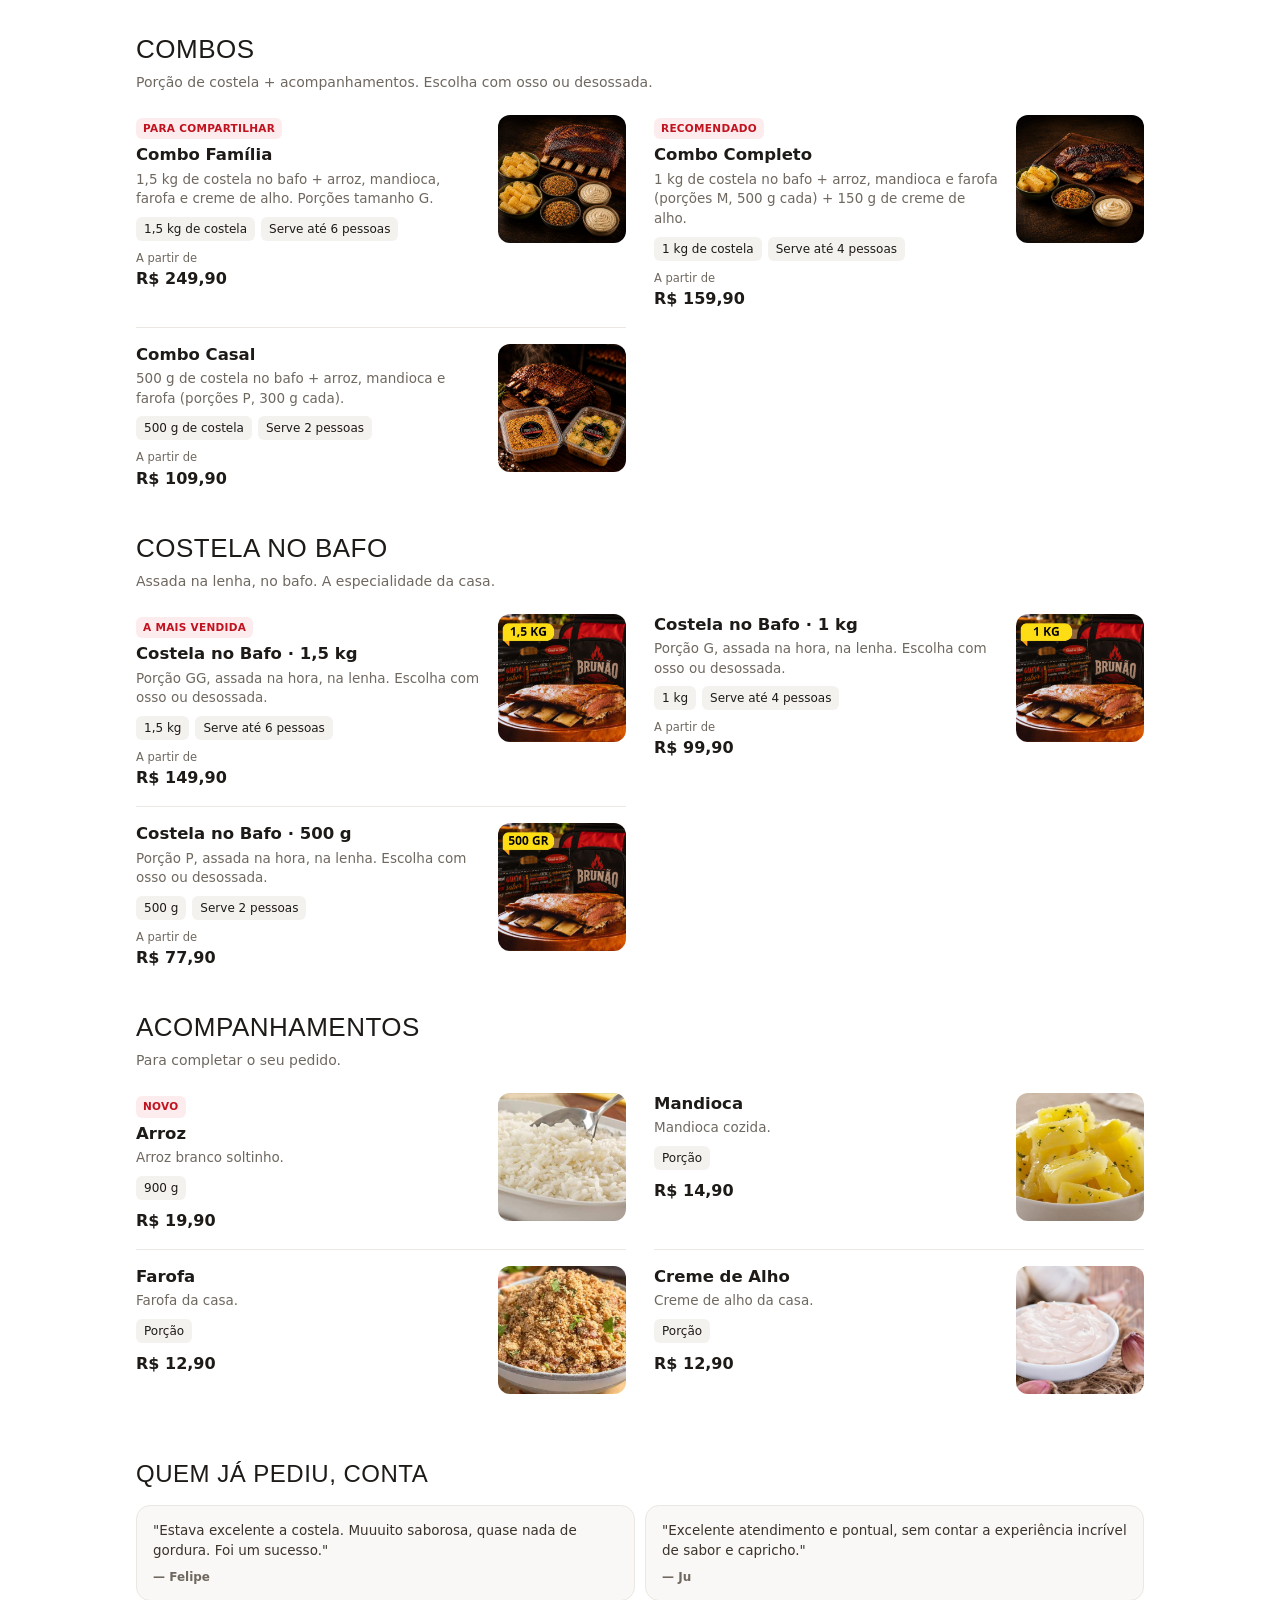
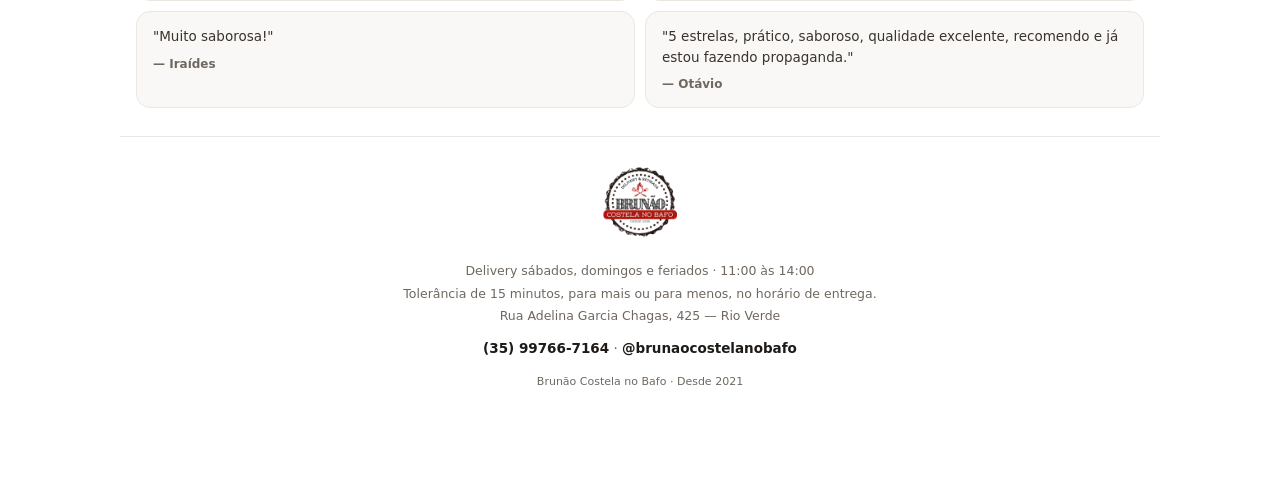
==== commit 0eb3cdab: "feat: as páginas de Natal e Confraternizações viram abas do cardápio (#encomendas-natal e #encomenda" ====
--- a/index.html
+++ b/index.html
@@ -73,7 +73,12 @@
       <div class="vitrine" id="vitrine"></div>
     </section>
 
+    <section class="pagina-enc" id="pagina-enc" aria-label="Encomendas" hidden>
+      <iframe class="pagina-enc__frame" id="pagina-enc-frame" title="Encomendas" loading="lazy"></iframe>
+    </section>
+
     <section class="encomendas" id="encomendas" role="tabpanel" aria-label="Encomendas" hidden>
+      <a class="encomendas__voltar" id="encomendas-voltar" href="#encomendas-natal">← Voltar para a página</a>
       <h2 class="eventos__titulo" id="encomendas-titulo"></h2>
       <p class="eventos__descricao" id="encomendas-descricao"></p>
       <p class="encomendas__montado" id="encomendas-montado" hidden></p>
--- a/css/styles.css
+++ b/css/styles.css
@@ -1091,3 +1091,28 @@
 
 /* Ao abrir direto em #encomendas, a barra de categorias (fixa no topo) não cobre o título */
 .encomendas, .eventos { scroll-margin-top: 70px; }
+
+
+/* ---------- Abas "Encomendas de Natal / Confraternizações": a página de vendas dentro do cardápio ---------- */
+
+.encomendas__voltar { display: inline-block; margin: 0 0 8px; font-size: 14px; font-weight: 800; color: var(--marca); text-decoration: none; }
+
+.pagina-enc { padding: 0; }
+.pagina-enc__frame { display: block; width: 100%; height: calc(100dvh - var(--h-abas, 120px)); border: 0; background: #0e0c0b; }
+
+/* Aberta uma dessas abas, só ficam as abas e a página (que rola por dentro) */
+.modo-pagina { overflow: hidden; }
+.modo-pagina .loja,
+.modo-pagina .categorias,
+.modo-pagina .avisos,
+.modo-pagina .carrossel,
+.modo-pagina .banners__pontos,
+.modo-pagina .mais-pedidos,
+.modo-pagina .cardapio,
+.modo-pagina .depoimentos,
+.modo-pagina .rodape,
+.modo-pagina .barra-carrinho,
+.modo-pagina .zap-flutuante,
+.modo-pagina .encomendas,
+.modo-pagina .eventos { display: none !important; }
+.modo-pagina .abas { position: sticky; top: 0; z-index: 20; padding-bottom: 8px; }
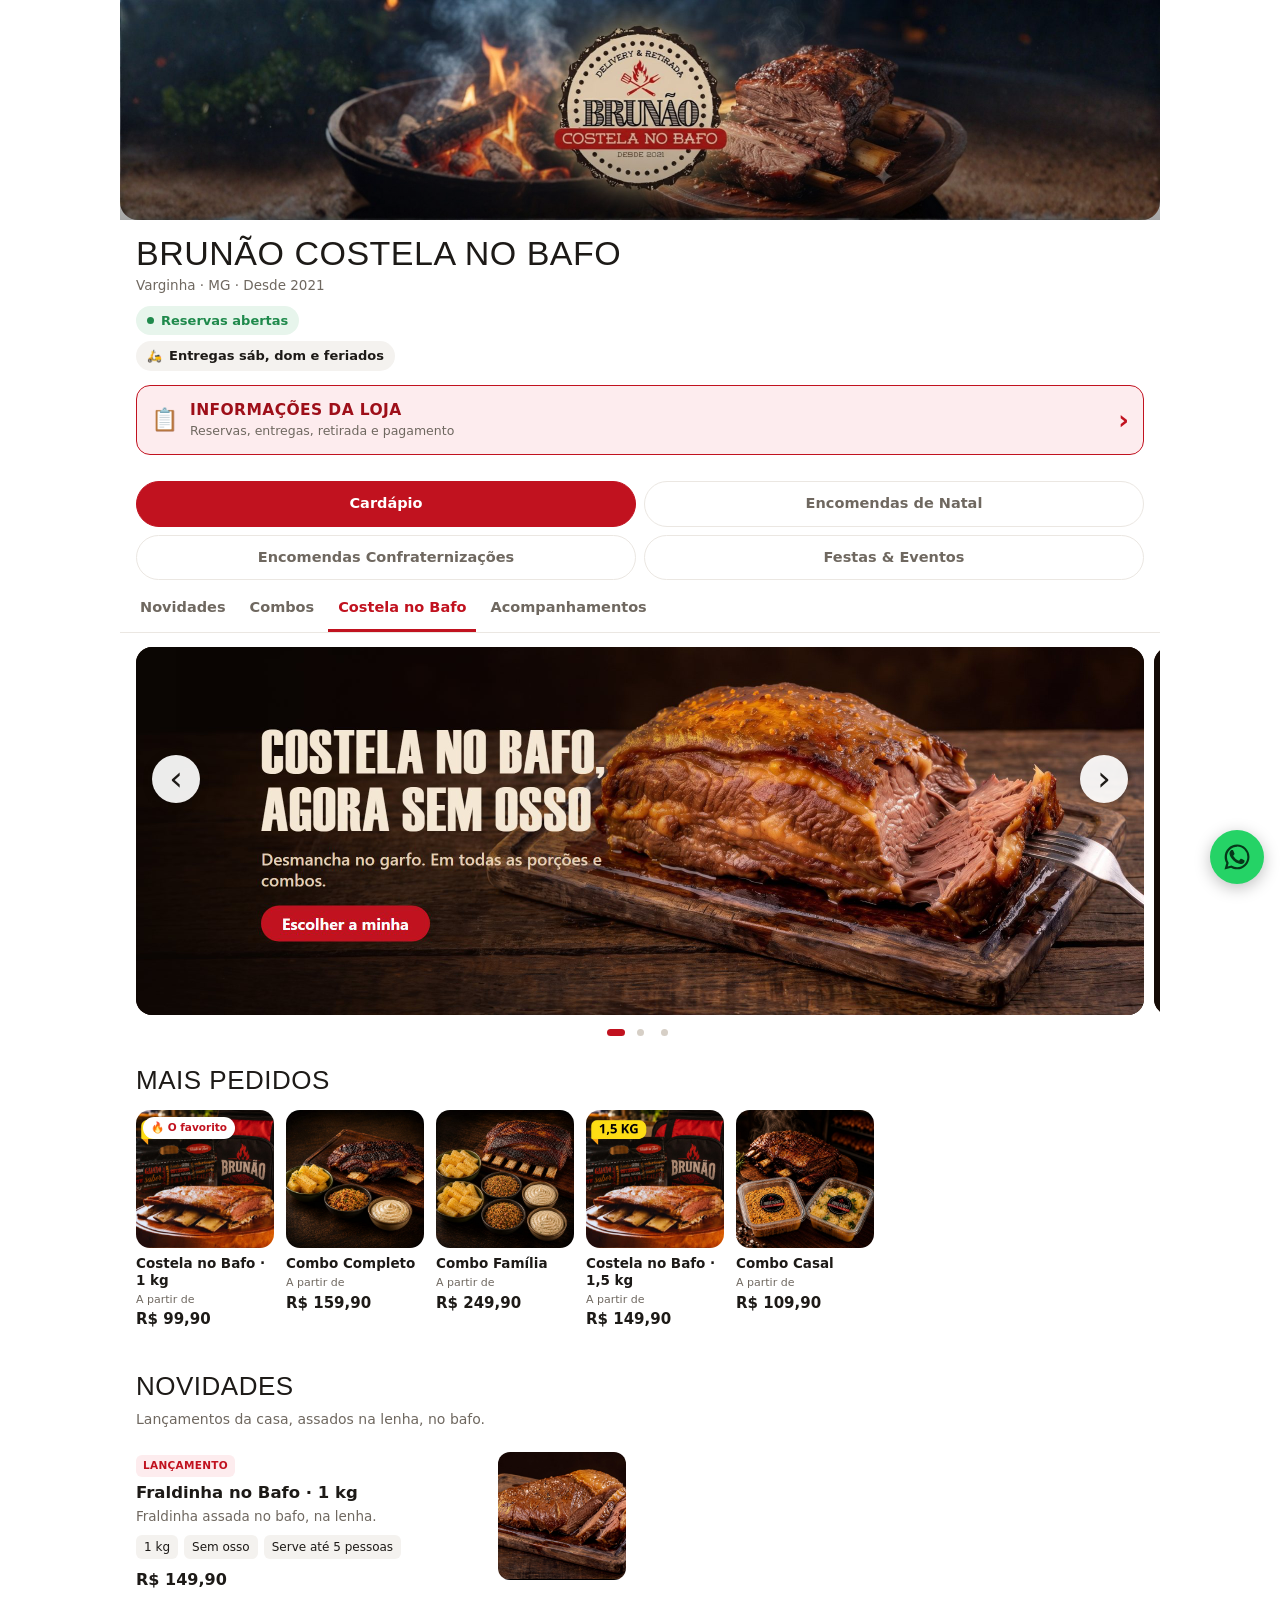
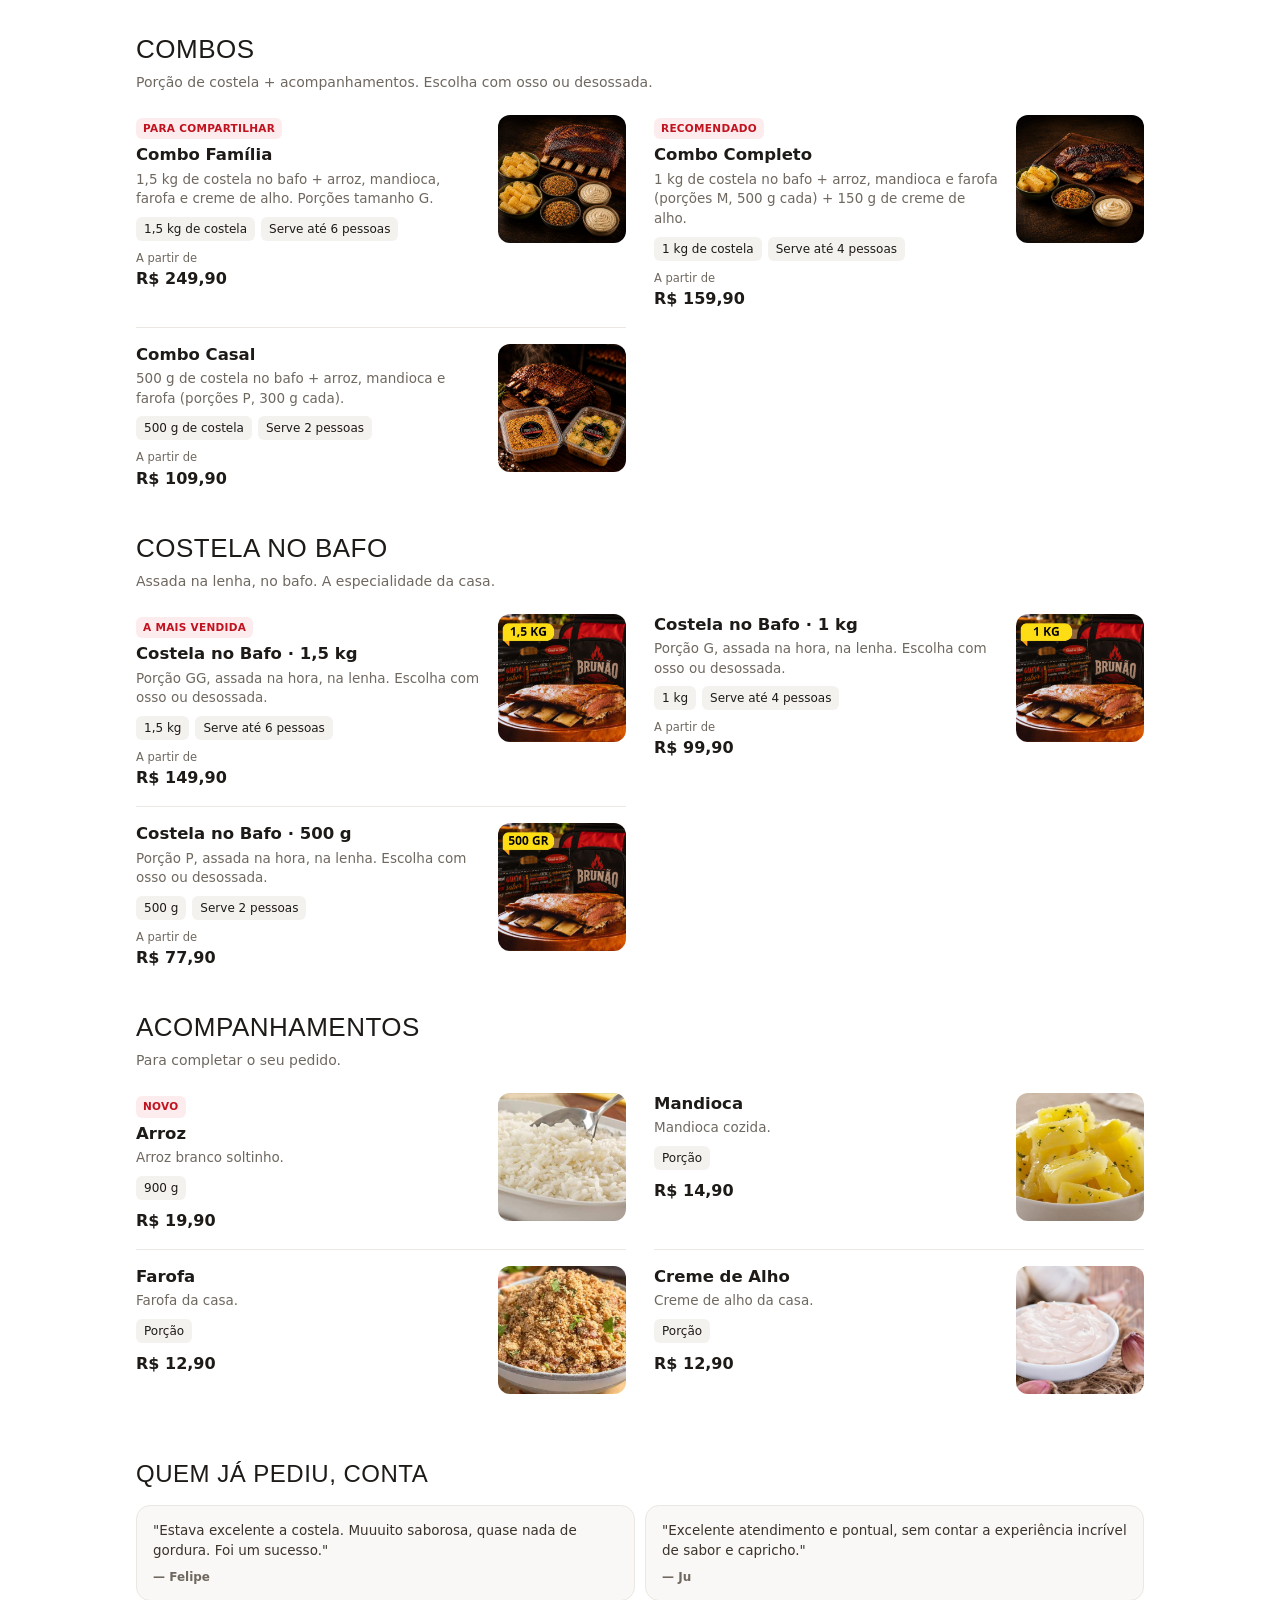
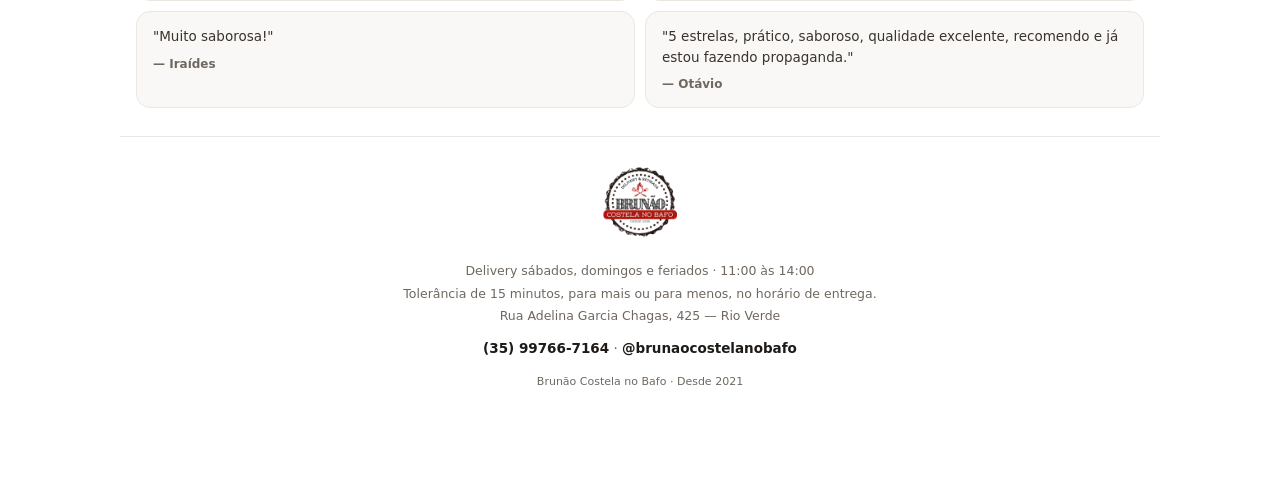
==== commit ffedd2ab: "fix: datas só dentro do pedido e Confraternizações com quintas a domingos desde 19/11 Co-Authored-By" ====
--- a/index.html
+++ b/index.html
@@ -82,7 +82,6 @@
       <h2 class="eventos__titulo" id="encomendas-titulo"></h2>
       <p class="eventos__descricao" id="encomendas-descricao"></p>
       <p class="encomendas__montado" id="encomendas-montado" hidden></p>
-      <ul class="encomendas__datas" id="encomendas-datas"></ul>
       <p class="eventos__aviso" id="encomendas-aviso"></p>
       <p class="erro-form" id="encomendas-fechada" hidden></p>
       <h3 class="encomendas__subtitulo">Escolha os itens</h3>
